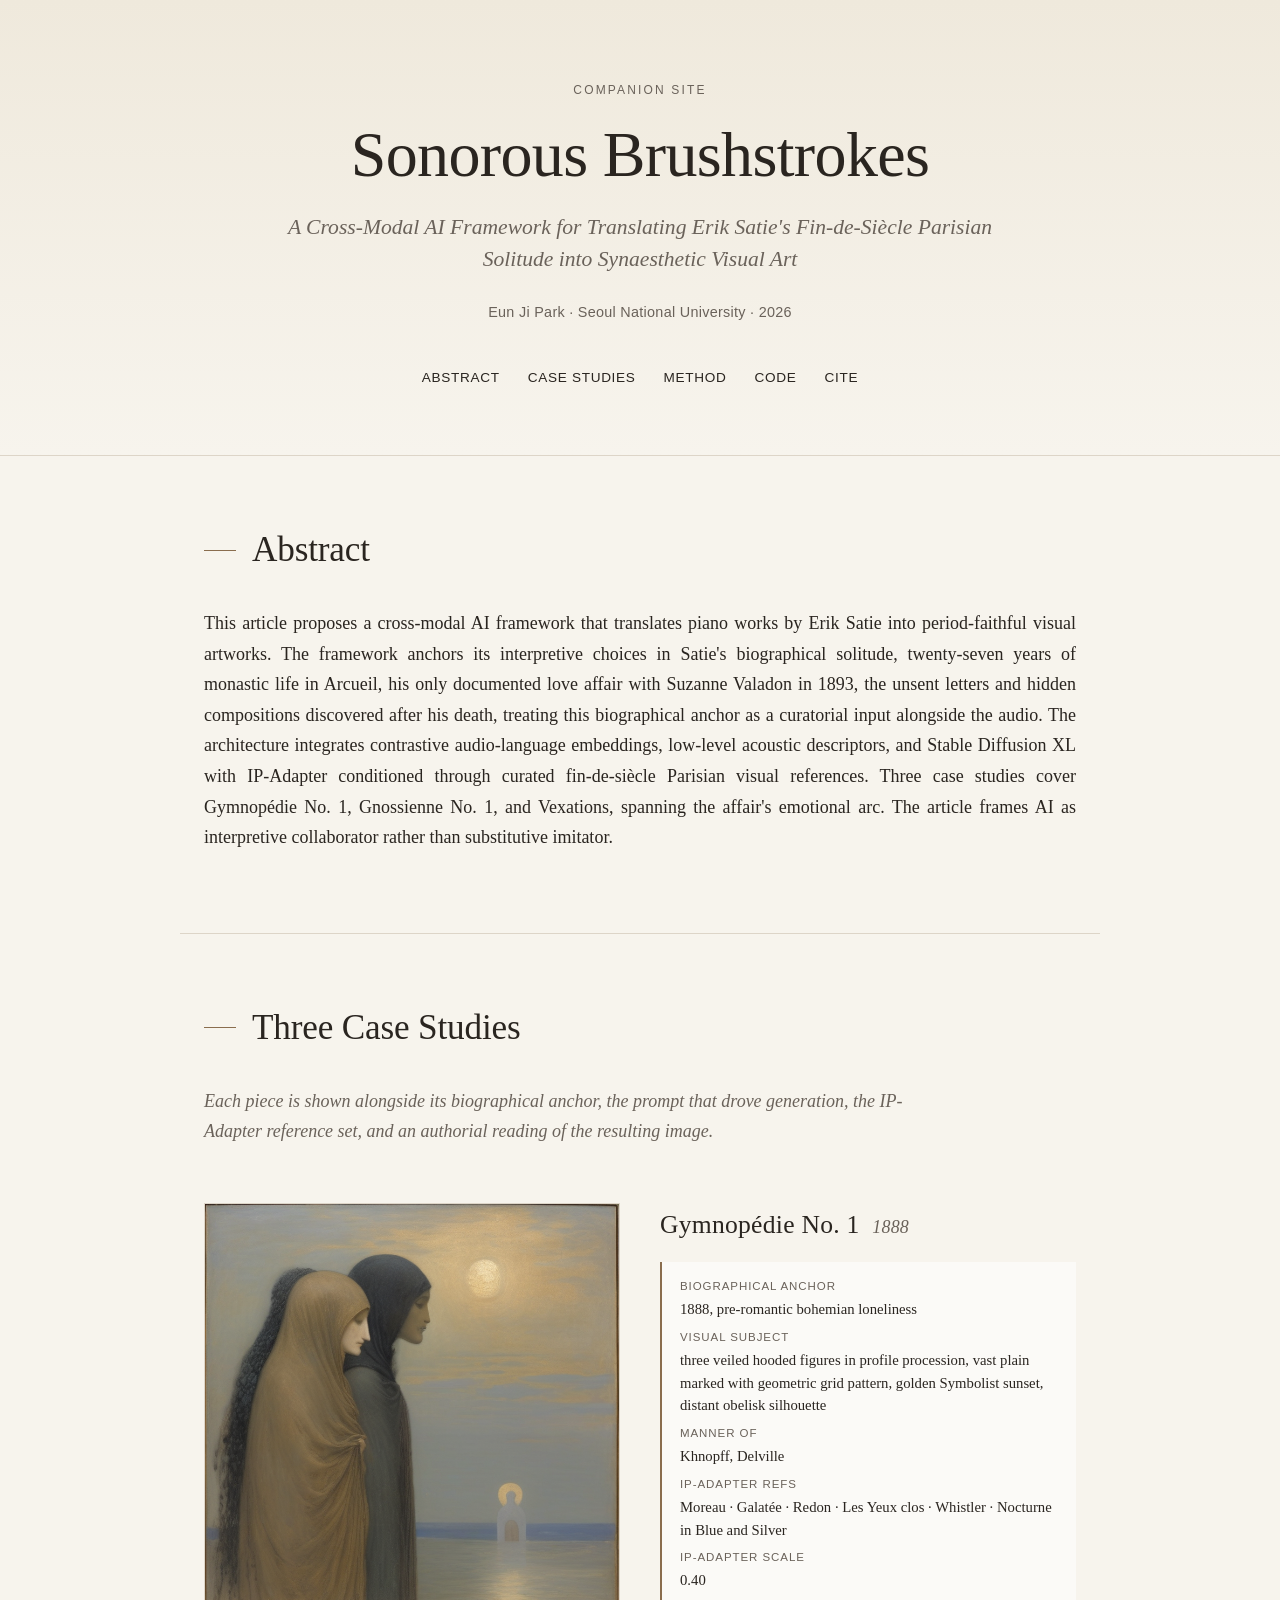
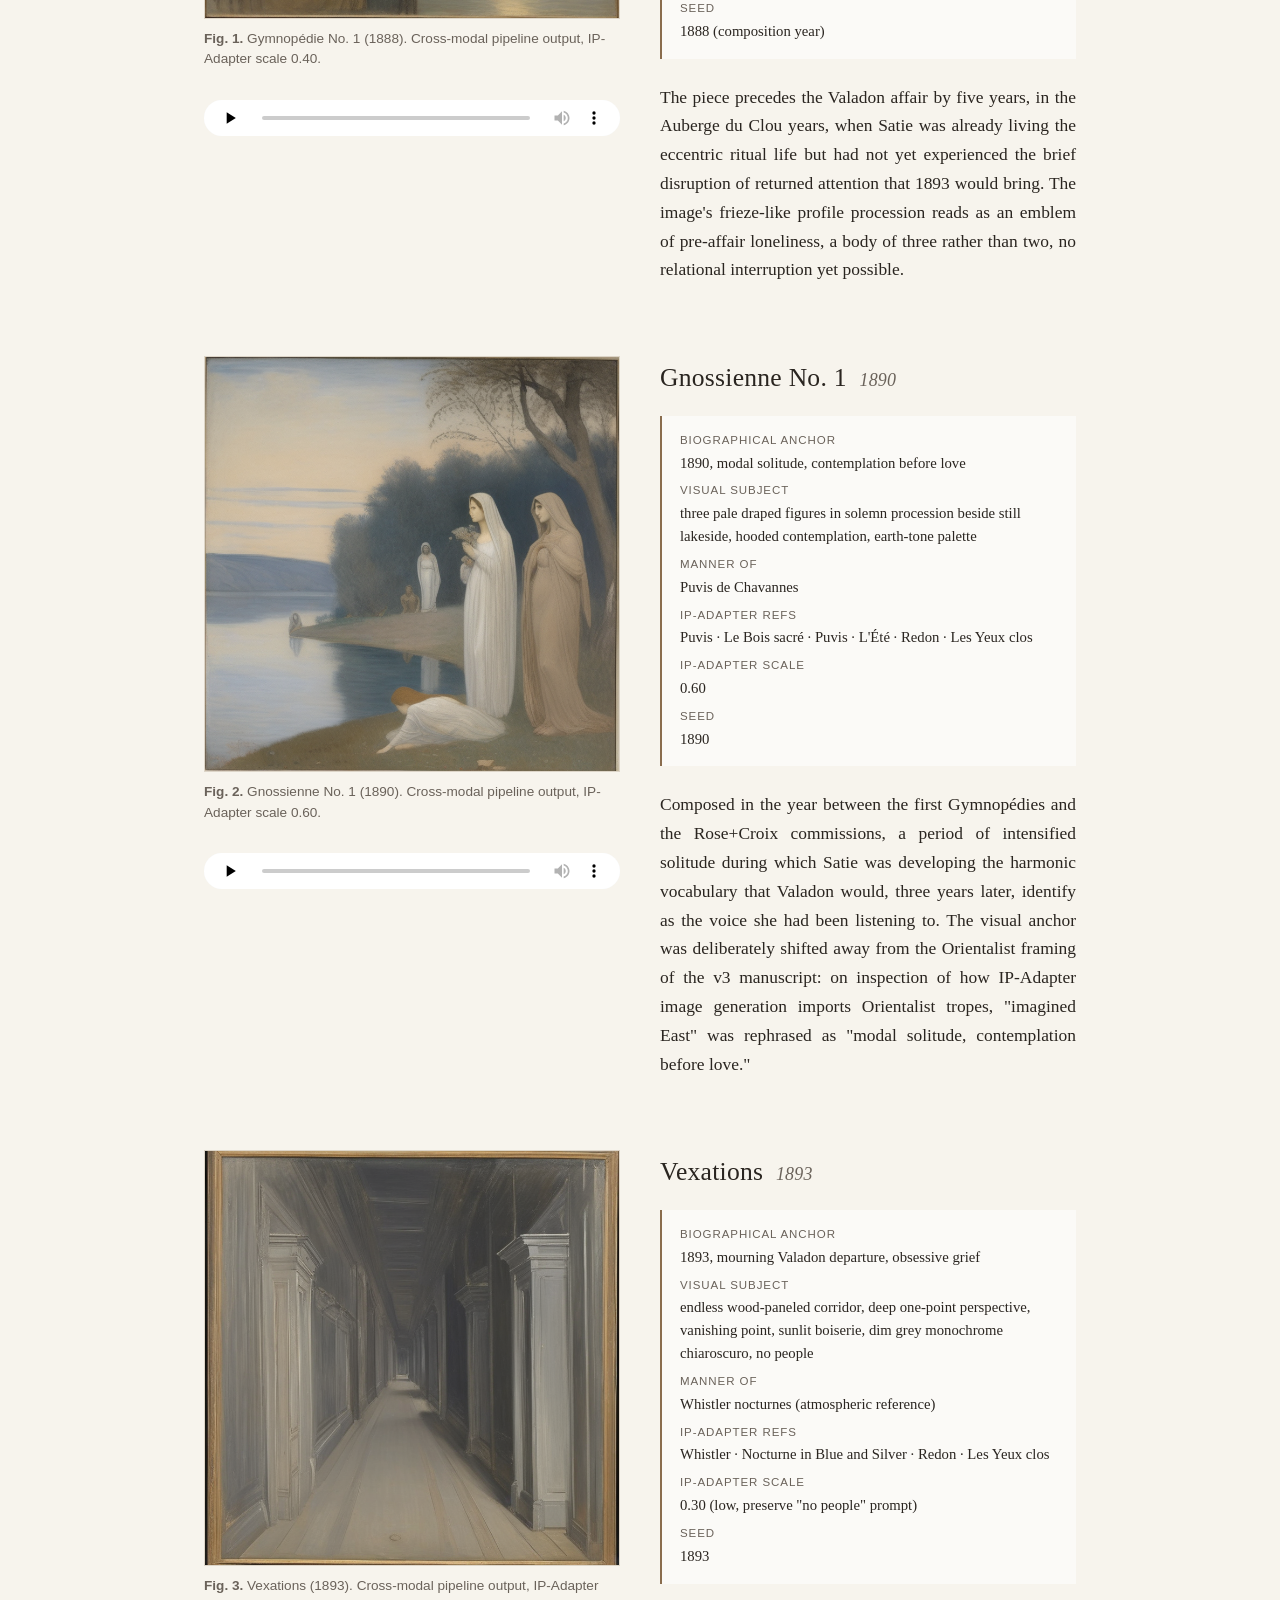
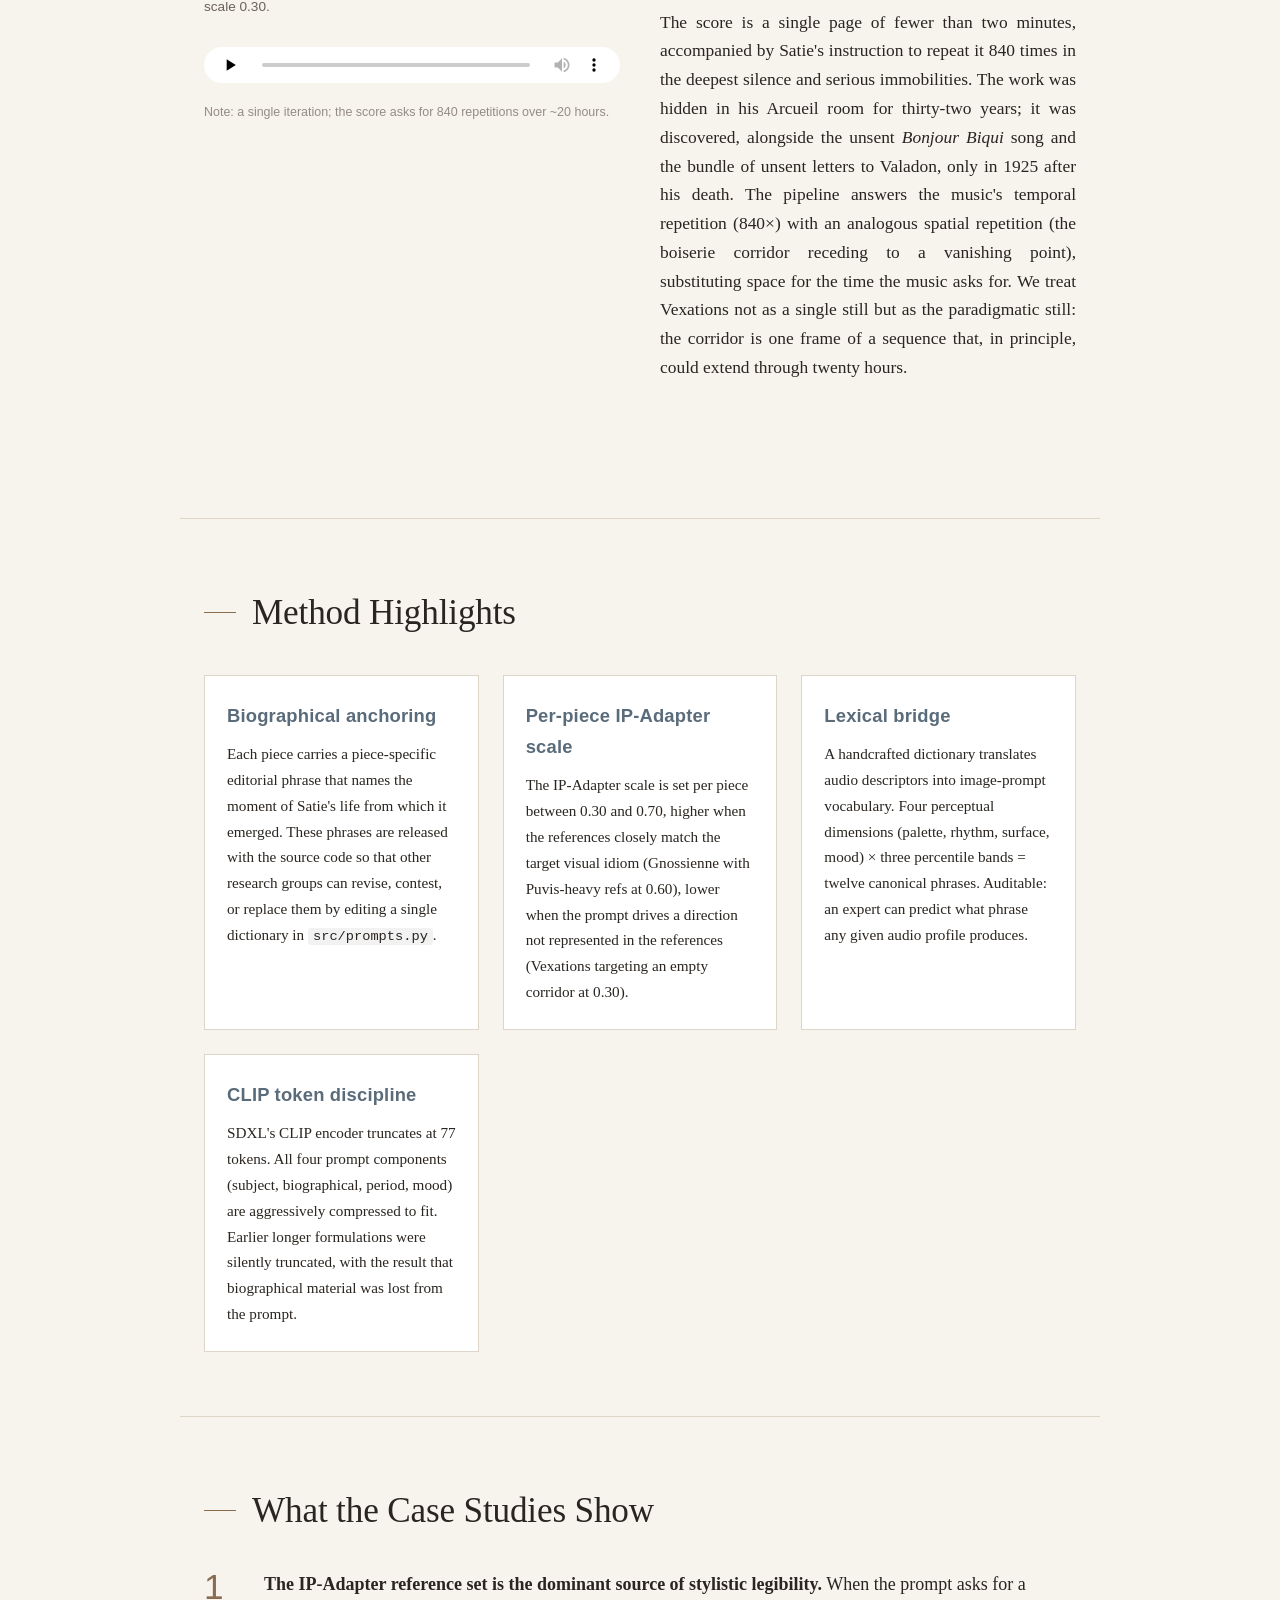
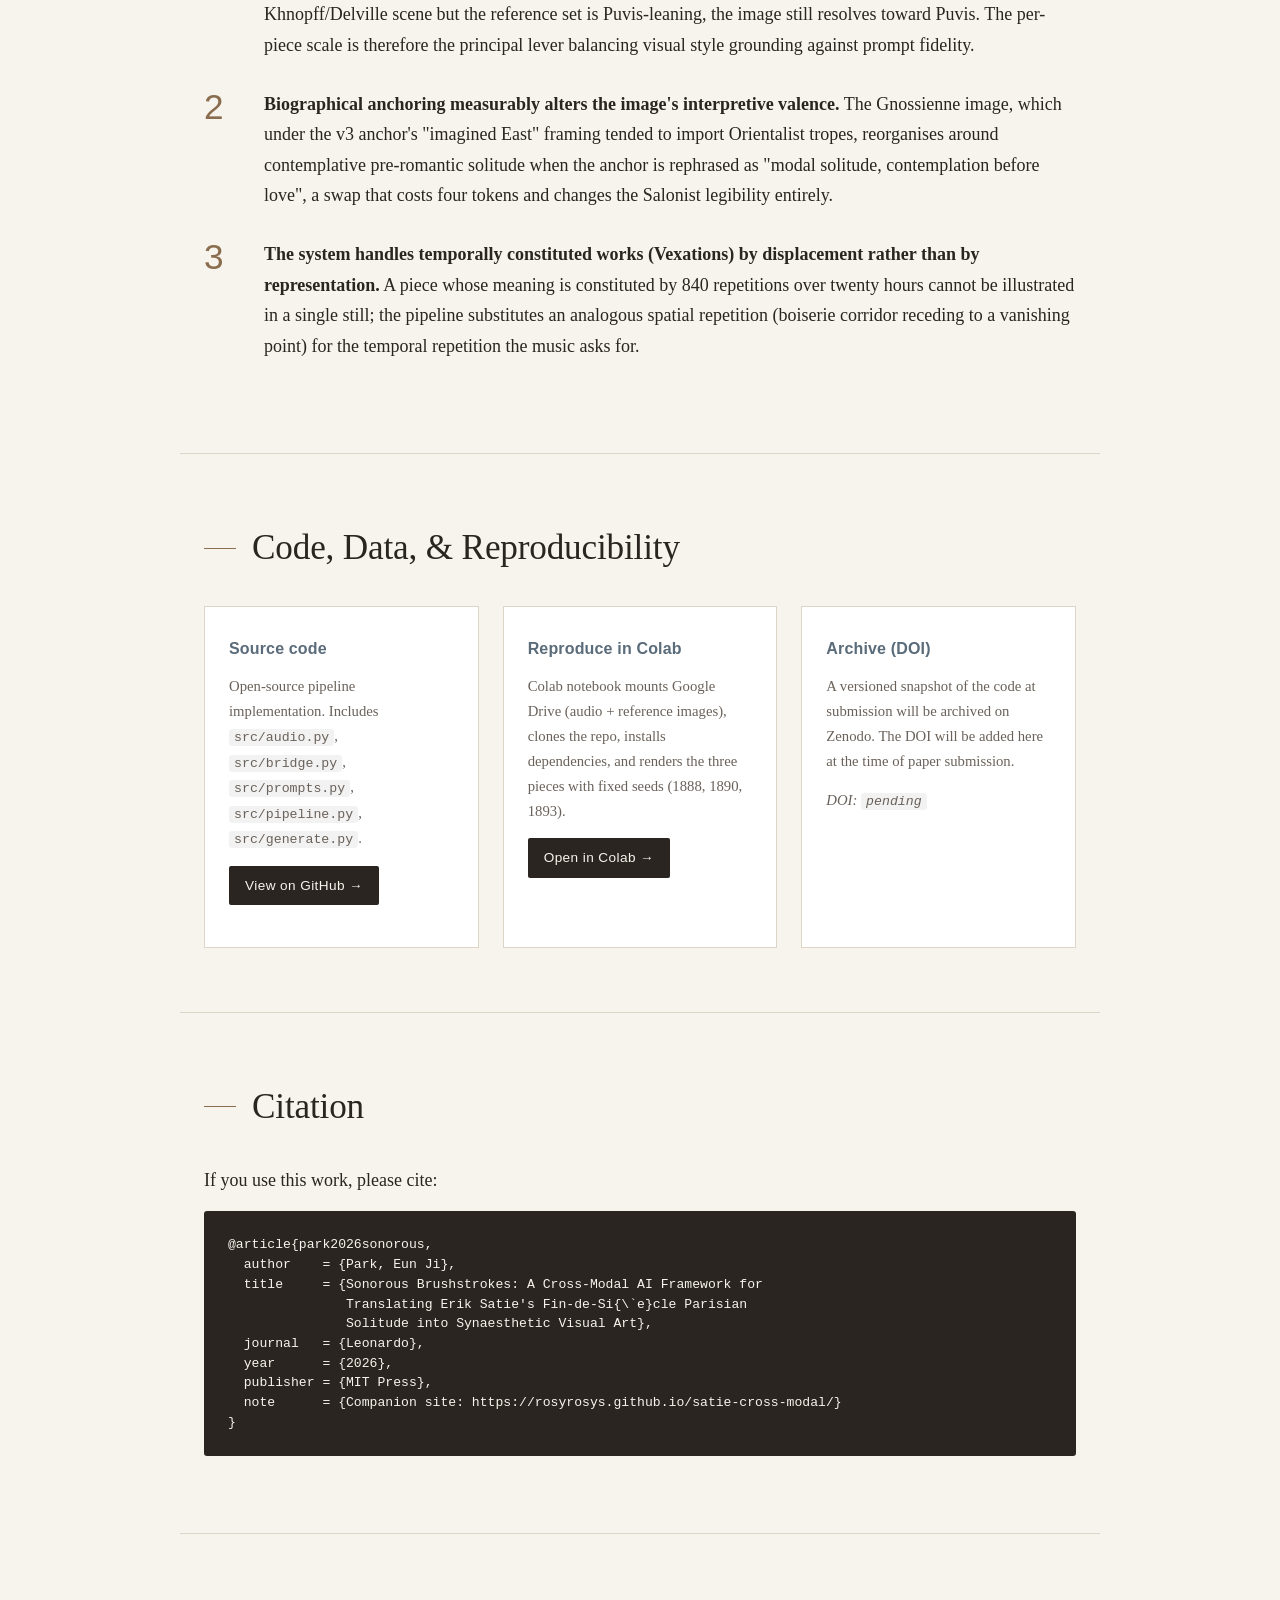
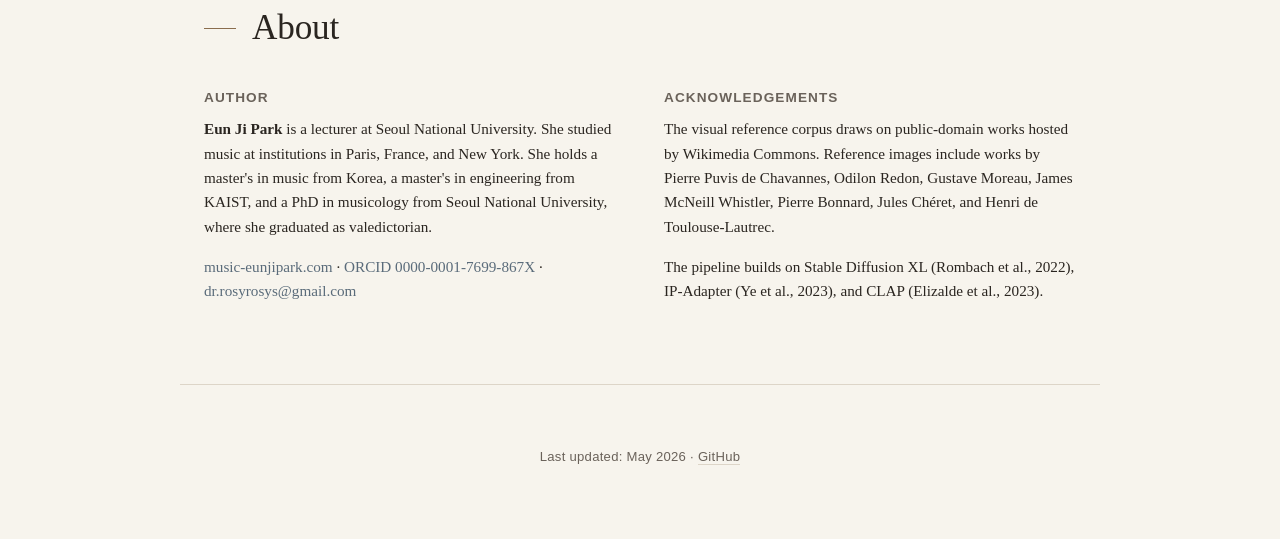
==== site/index.html @ 87d10080 "Add companion website (site/) for GitHub Pages - HTML/CSS for single-page companion site - 3 generat" ====
<!DOCTYPE html>
<html lang="en">
<head>
<meta charset="UTF-8">
<meta name="viewport" content="width=device-width, initial-scale=1.0">
<title>Sonorous Brushstrokes, Satie Cross-Modal AI</title>
<meta name="description" content="A cross-modal AI framework that translates Erik Satie's piano works into fin-de-siècle Parisian visual artworks, anchored in the composer's biographical solitude.">
<link rel="stylesheet" href="style.css">
</head>
<body>

<header class="hero">
  <div class="hero-inner">
    <p class="kicker">Companion site</p>
    <h1>Sonorous Brushstrokes</h1>
    <p class="subtitle">A Cross-Modal AI Framework for Translating Erik Satie's Fin-de-Siècle Parisian Solitude into Synaesthetic Visual Art</p>
    <p class="byline">Eun Ji Park · Seoul National University · 2026</p>
    <nav class="hero-nav">
      <a href="#abstract">Abstract</a>
      <a href="#pieces">Case Studies</a>
      <a href="#method">Method</a>
      <a href="#code">Code</a>
      <a href="#cite">Cite</a>
    </nav>
  </div>
</header>

<main>

<section id="abstract" class="section">
  <h2>Abstract</h2>
  <p>This article proposes a cross-modal AI framework that translates piano works by Erik Satie into period-faithful visual artworks. The framework anchors its interpretive choices in Satie's biographical solitude, twenty-seven years of monastic life in Arcueil, his only documented love affair with Suzanne Valadon in 1893, the unsent letters and hidden compositions discovered after his death, treating this biographical anchor as a curatorial input alongside the audio. The architecture integrates contrastive audio-language embeddings, low-level acoustic descriptors, and Stable Diffusion XL with IP-Adapter conditioned through curated fin-de-siècle Parisian visual references. Three case studies cover Gymnopédie No. 1, Gnossienne No. 1, and Vexations, spanning the affair's emotional arc. The article frames AI as interpretive collaborator rather than substitutive imitator.</p>
</section>

<section id="pieces" class="section section-pieces">
  <h2>Three Case Studies</h2>
  <p class="section-intro">Each piece is shown alongside its biographical anchor, the prompt that drove generation, the IP-Adapter reference set, and an authorial reading of the resulting image.</p>

  <article class="piece">
    <div class="piece-image">
      <img src="images/gymnopedie_1.png" alt="AI-generated visualisation of Gymnopédie No. 1: three veiled hooded figures in profile procession across a vast plain under a luminous Symbolist sunset, in the manner of Khnopff and Delville." loading="lazy">
      <p class="caption"><strong>Fig. 1.</strong> Gymnopédie No. 1 (1888). Cross-modal pipeline output, IP-Adapter scale 0.40.</p>
      <audio controls preload="none" class="piece-audio">
        <source src="audio/gymnopedie_1.mp3" type="audio/mpeg">
        Your browser does not support audio playback.
      </audio>
    </div>
    <div class="piece-text">
      <h3>Gymnopédie No. 1 <span class="year">1888</span></h3>
      <dl class="meta">
        <dt>Biographical anchor</dt><dd>1888, pre-romantic bohemian loneliness</dd>
        <dt>Visual subject</dt><dd>three veiled hooded figures in profile procession, vast plain marked with geometric grid pattern, golden Symbolist sunset, distant obelisk silhouette</dd>
        <dt>Manner of</dt><dd>Khnopff, Delville</dd>
        <dt>IP-Adapter refs</dt><dd>Moreau · Galatée · Redon · Les Yeux clos · Whistler · Nocturne in Blue and Silver</dd>
        <dt>IP-Adapter scale</dt><dd>0.40</dd>
        <dt>Seed</dt><dd>1888 (composition year)</dd>
      </dl>
      <p class="reading">The piece precedes the Valadon affair by five years, in the Auberge du Clou years, when Satie was already living the eccentric ritual life but had not yet experienced the brief disruption of returned attention that 1893 would bring. The image's frieze-like profile procession reads as an emblem of pre-affair loneliness, a body of three rather than two, no relational interruption yet possible.</p>
    </div>
  </article>

  <article class="piece">
    <div class="piece-image">
      <img src="images/gnossienne_1.png" alt="AI-generated visualisation of Gnossienne No. 1: three pale draped figures in solemn procession beside a still lake, in the manner of Puvis de Chavannes." loading="lazy">
      <p class="caption"><strong>Fig. 2.</strong> Gnossienne No. 1 (1890). Cross-modal pipeline output, IP-Adapter scale 0.60.</p>
      <audio controls preload="none" class="piece-audio">
        <source src="audio/gnossienne_1.mp3" type="audio/mpeg">
        Your browser does not support audio playback.
      </audio>
    </div>
    <div class="piece-text">
      <h3>Gnossienne No. 1 <span class="year">1890</span></h3>
      <dl class="meta">
        <dt>Biographical anchor</dt><dd>1890, modal solitude, contemplation before love</dd>
        <dt>Visual subject</dt><dd>three pale draped figures in solemn procession beside still lakeside, hooded contemplation, earth-tone palette</dd>
        <dt>Manner of</dt><dd>Puvis de Chavannes</dd>
        <dt>IP-Adapter refs</dt><dd>Puvis · Le Bois sacré · Puvis · L'Été · Redon · Les Yeux clos</dd>
        <dt>IP-Adapter scale</dt><dd>0.60</dd>
        <dt>Seed</dt><dd>1890</dd>
      </dl>
      <p class="reading">Composed in the year between the first Gymnopédies and the Rose+Croix commissions, a period of intensified solitude during which Satie was developing the harmonic vocabulary that Valadon would, three years later, identify as the voice she had been listening to. The visual anchor was deliberately shifted away from the Orientalist framing of the v3 manuscript: on inspection of how IP-Adapter image generation imports Orientalist tropes, "imagined East" was rephrased as "modal solitude, contemplation before love."</p>
    </div>
  </article>

  <article class="piece">
    <div class="piece-image">
      <img src="images/vexations.png" alt="AI-generated visualisation of Vexations: an empty wood-paneled corridor in a fin-de-siècle Parisian interior, deep one-point perspective with sunlit boiserie, no people." loading="lazy">
      <p class="caption"><strong>Fig. 3.</strong> Vexations (1893). Cross-modal pipeline output, IP-Adapter scale 0.30.</p>
      <audio controls preload="none" class="piece-audio">
        <source src="audio/vexations.mp3" type="audio/mpeg">
        Your browser does not support audio playback.
      </audio>
      <p class="caption" style="font-size:0.78rem; opacity:0.7;">Note: a single iteration; the score asks for 840 repetitions over ~20 hours.</p>
    </div>
    <div class="piece-text">
      <h3>Vexations <span class="year">1893</span></h3>
      <dl class="meta">
        <dt>Biographical anchor</dt><dd>1893, mourning Valadon departure, obsessive grief</dd>
        <dt>Visual subject</dt><dd>endless wood-paneled corridor, deep one-point perspective, vanishing point, sunlit boiserie, dim grey monochrome chiaroscuro, no people</dd>
        <dt>Manner of</dt><dd>Whistler nocturnes (atmospheric reference)</dd>
        <dt>IP-Adapter refs</dt><dd>Whistler · Nocturne in Blue and Silver · Redon · Les Yeux clos</dd>
        <dt>IP-Adapter scale</dt><dd>0.30 (low, preserve "no people" prompt)</dd>
        <dt>Seed</dt><dd>1893</dd>
      </dl>
      <p class="reading">The score is a single page of fewer than two minutes, accompanied by Satie's instruction to repeat it 840 times in the deepest silence and serious immobilities. The work was hidden in his Arcueil room for thirty-two years; it was discovered, alongside the unsent <em>Bonjour Biqui</em> song and the bundle of unsent letters to Valadon, only in 1925 after his death. The pipeline answers the music's temporal repetition (840×) with an analogous spatial repetition (the boiserie corridor receding to a vanishing point), substituting space for the time the music asks for. We treat Vexations not as a single still but as the paradigmatic still: the corridor is one frame of a sequence that, in principle, could extend through twenty hours.</p>
    </div>
  </article>
</section>

<section id="method" class="section">
  <h2>Method Highlights</h2>

  <div class="method-grid">
    <div class="method-card">
      <h3>Biographical anchoring</h3>
      <p>Each piece carries a piece-specific editorial phrase that names the moment of Satie's life from which it emerged. These phrases are released with the source code so that other research groups can revise, contest, or replace them by editing a single dictionary in <code>src/prompts.py</code>.</p>
    </div>

    <div class="method-card">
      <h3>Per-piece IP-Adapter scale</h3>
      <p>The IP-Adapter scale is set per piece between 0.30 and 0.70, higher when the references closely match the target visual idiom (Gnossienne with Puvis-heavy refs at 0.60), lower when the prompt drives a direction not represented in the references (Vexations targeting an empty corridor at 0.30).</p>
    </div>

    <div class="method-card">
      <h3>Lexical bridge</h3>
      <p>A handcrafted dictionary translates audio descriptors into image-prompt vocabulary. Four perceptual dimensions (palette, rhythm, surface, mood) × three percentile bands = twelve canonical phrases. Auditable: an expert can predict what phrase any given audio profile produces.</p>
    </div>

    <div class="method-card">
      <h3>CLIP token discipline</h3>
      <p>SDXL's CLIP encoder truncates at 77 tokens. All four prompt components (subject, biographical, period, mood) are aggressively compressed to fit. Earlier longer formulations were silently truncated, with the result that biographical material was lost from the prompt.</p>
    </div>
  </div>
</section>

<section id="findings" class="section">
  <h2>What the Case Studies Show</h2>
  <ol class="findings">
    <li><strong>The IP-Adapter reference set is the dominant source of stylistic legibility.</strong> When the prompt asks for a Khnopff/Delville scene but the reference set is Puvis-leaning, the image still resolves toward Puvis. The per-piece scale is therefore the principal lever balancing visual style grounding against prompt fidelity.</li>
    <li><strong>Biographical anchoring measurably alters the image's interpretive valence.</strong> The Gnossienne image, which under the v3 anchor's "imagined East" framing tended to import Orientalist tropes, reorganises around contemplative pre-romantic solitude when the anchor is rephrased as "modal solitude, contemplation before love", a swap that costs four tokens and changes the Salonist legibility entirely.</li>
    <li><strong>The system handles temporally constituted works (Vexations) by displacement rather than by representation.</strong> A piece whose meaning is constituted by 840 repetitions over twenty hours cannot be illustrated in a single still; the pipeline substitutes an analogous spatial repetition (boiserie corridor receding to a vanishing point) for the temporal repetition the music asks for.</li>
  </ol>
</section>

<section id="code" class="section">
  <h2>Code, Data, &amp; Reproducibility</h2>
  <div class="code-grid">
    <div class="code-card">
      <h3>Source code</h3>
      <p>Open-source pipeline implementation. Includes <code>src/audio.py</code>, <code>src/bridge.py</code>, <code>src/prompts.py</code>, <code>src/pipeline.py</code>, <code>src/generate.py</code>.</p>
      <p><a class="btn" href="https://github.com/rosyrosys/satie-cross-modal" target="_blank" rel="noopener">View on GitHub →</a></p>
    </div>
    <div class="code-card">
      <h3>Reproduce in Colab</h3>
      <p>Colab notebook mounts Google Drive (audio + reference images), clones the repo, installs dependencies, and renders the three pieces with fixed seeds (1888, 1890, 1893).</p>
      <p><a class="btn" href="https://colab.research.google.com/github/rosyrosys/satie-cross-modal/blob/main/notebooks/colab_run.ipynb" target="_blank" rel="noopener">Open in Colab →</a></p>
    </div>
    <div class="code-card">
      <h3>Archive (DOI)</h3>
      <p>A versioned snapshot of the code at submission will be archived on Zenodo. The DOI will be added here at the time of paper submission.</p>
      <p class="placeholder"><em>DOI: <code>pending</code></em></p>
    </div>
  </div>
</section>

<section id="cite" class="section">
  <h2>Citation</h2>
  <p>If you use this work, please cite:</p>
  <pre class="bibtex">@article{park2026sonorous,
  author    = {Park, Eun Ji},
  title     = {Sonorous Brushstrokes: A Cross-Modal AI Framework for
               Translating Erik Satie's Fin-de-Si{\`e}cle Parisian
               Solitude into Synaesthetic Visual Art},
  journal   = {Leonardo},
  year      = {2026},
  publisher = {MIT Press},
  note      = {Companion site: https://rosyrosys.github.io/satie-cross-modal/}
}</pre>
</section>

<section id="about" class="section">
  <h2>About</h2>
  <div class="about-grid">
    <div>
      <h3>Author</h3>
      <p><strong>Eun Ji Park</strong> is a lecturer at Seoul National University. She studied music at institutions in Paris, France, and New York. She holds a master's in music from Korea, a master's in engineering from KAIST, and a PhD in musicology from Seoul National University, where she graduated as valedictorian.</p>
      <p><a href="https://music-eunjipark.com/" target="_blank" rel="noopener">music-eunjipark.com</a> · <a href="https://orcid.org/0000-0001-7699-867X" target="_blank" rel="noopener">ORCID 0000-0001-7699-867X</a> · <a href="mailto:dr.rosyrosys@gmail.com">dr.rosyrosys@gmail.com</a></p>
    </div>
    <div>
      <h3>Acknowledgements</h3>
      <p>The visual reference corpus draws on public-domain works hosted by Wikimedia Commons. Reference images include works by Pierre Puvis de Chavannes, Odilon Redon, Gustave Moreau, James McNeill Whistler, Pierre Bonnard, Jules Chéret, and Henri de Toulouse-Lautrec.</p>
      <p>The pipeline builds on Stable Diffusion XL (Rombach et al., 2022), IP-Adapter (Ye et al., 2023), and CLAP (Elizalde et al., 2023).</p>
    </div>
  </div>
</section>

</main>

<footer>
  <p>Last updated: May 2026 · <a href="https://github.com/rosyrosys/satie-cross-modal">GitHub</a></p>
</footer>

</body>
</html>
---- site/style.css ----
/* Sonorous Brushstrokes — companion site */
/* Restrained typography, fin-de-siecle muted palette */

:root {
  --bg: #f7f4ed;          /* warm off-white, like aged paper */
  --bg-card: #ffffff;
  --text: #2a2520;        /* deep brown-black, not pure black */
  --text-soft: #6a625a;
  --accent: #5a6b7a;      /* muted symbolist blue-grey */
  --accent-warm: #8a6d4e; /* dusty ochre */
  --rule: #ddd5c8;
  --serif: 'EB Garamond', 'Garamond', 'Georgia', serif;
  --sans:  -apple-system, BlinkMacSystemFont, 'Segoe UI', 'Helvetica Neue', sans-serif;
  --max: 920px;
}

* { box-sizing: border-box; }
html { scroll-behavior: smooth; }
body {
  margin: 0;
  font-family: var(--serif);
  font-size: 18px;
  line-height: 1.7;
  color: var(--text);
  background: var(--bg);
  -webkit-font-smoothing: antialiased;
}

a { color: var(--accent); text-decoration: none; border-bottom: 1px solid transparent; transition: border-color .15s; }
a:hover { border-bottom-color: var(--accent); }

img { max-width: 100%; height: auto; display: block; }
code { font-family: 'SF Mono', 'Consolas', monospace; font-size: 0.9em; background: rgba(0,0,0,0.05); padding: 1px 5px; border-radius: 3px; }

/* ---------- Hero ---------- */
.hero {
  background: linear-gradient(180deg, #efe9dc 0%, var(--bg) 100%);
  padding: 80px 24px 60px;
  text-align: center;
  border-bottom: 1px solid var(--rule);
}
.hero-inner { max-width: var(--max); margin: 0 auto; }
.kicker {
  font-family: var(--sans);
  font-size: 0.75rem;
  letter-spacing: 0.18em;
  text-transform: uppercase;
  color: var(--text-soft);
  margin: 0 0 20px;
}
.hero h1 {
  font-size: clamp(2.4rem, 6vw, 4rem);
  font-weight: 500;
  margin: 0 0 20px;
  letter-spacing: -0.01em;
  line-height: 1.1;
}
.hero .subtitle {
  font-size: clamp(1.1rem, 2vw, 1.35rem);
  color: var(--text-soft);
  font-style: italic;
  max-width: 760px;
  margin: 0 auto 24px;
  line-height: 1.5;
}
.byline {
  font-family: var(--sans);
  font-size: 0.9rem;
  color: var(--text-soft);
  margin: 0 0 36px;
  letter-spacing: 0.02em;
}
.hero-nav {
  display: flex;
  flex-wrap: wrap;
  gap: 4px 28px;
  justify-content: center;
  font-family: var(--sans);
  font-size: 0.85rem;
  letter-spacing: 0.05em;
  text-transform: uppercase;
}
.hero-nav a {
  color: var(--text);
  border: none;
  padding: 6px 0;
  position: relative;
}
.hero-nav a::after {
  content: '';
  position: absolute;
  left: 0; right: 0; bottom: 0;
  height: 1px;
  background: var(--accent-warm);
  transform: scaleX(0);
  transform-origin: left;
  transition: transform .2s;
}
.hero-nav a:hover::after { transform: scaleX(1); }

/* ---------- Sections ---------- */
.section {
  max-width: var(--max);
  margin: 0 auto;
  padding: 64px 24px;
  border-bottom: 1px solid var(--rule);
}
.section h2 {
  font-size: clamp(1.6rem, 3vw, 2.2rem);
  font-weight: 500;
  margin: 0 0 28px;
  letter-spacing: -0.005em;
}
.section h2::before {
  content: '';
  display: inline-block;
  width: 32px;
  height: 1px;
  background: var(--accent-warm);
  vertical-align: middle;
  margin-right: 16px;
  margin-bottom: 6px;
}
.section h3 {
  font-size: 1.15rem;
  font-weight: 600;
  font-family: var(--sans);
  margin: 0 0 12px;
  letter-spacing: 0.01em;
}
.section p { margin: 0 0 16px; }
.section-intro {
  color: var(--text-soft);
  font-style: italic;
  margin-bottom: 40px !important;
  max-width: 700px;
}

/* Abstract justified, indented first line */
#abstract p {
  text-align: justify;
  hyphens: auto;
}

/* ---------- Pieces (case studies) ---------- */
.piece {
  display: grid;
  grid-template-columns: minmax(0, 1fr) minmax(0, 1fr);
  gap: 40px;
  margin: 56px 0;
  align-items: start;
}
@media (max-width: 760px) {
  .piece { grid-template-columns: 1fr; gap: 24px; }
}
.piece-image {
  position: relative;
}
.piece-image img {
  border: 1px solid var(--rule);
  background: #ece6d9;
  aspect-ratio: 1 / 1;
  object-fit: cover;
}
.piece-image .caption {
  font-family: var(--sans);
  font-size: 0.85rem;
  color: var(--text-soft);
  margin-top: 10px;
  line-height: 1.5;
}
.piece-audio {
  width: 100%;
  margin-top: 14px;
  height: 36px;
}
.piece-audio::-webkit-media-controls-panel {
  background-color: var(--bg-card);
}
.piece-text h3 {
  font-family: var(--serif);
  font-size: 1.6rem;
  font-weight: 500;
  margin: 0 0 10px;
}
.piece-text h3 .year {
  color: var(--text-soft);
  font-size: 0.7em;
  font-style: italic;
  margin-left: 6px;
}
dl.meta {
  margin: 16px 0 24px;
  padding: 16px 18px;
  background: rgba(255,255,255,0.6);
  border-left: 2px solid var(--accent-warm);
  font-size: 0.92rem;
  line-height: 1.55;
}
dl.meta dt {
  font-family: var(--sans);
  font-size: 0.72rem;
  letter-spacing: 0.08em;
  text-transform: uppercase;
  color: var(--text-soft);
  margin-top: 8px;
}
dl.meta dt:first-child { margin-top: 0; }
dl.meta dd {
  margin: 2px 0 0;
  color: var(--text);
}
.reading {
  font-size: 0.97em;
  line-height: 1.65;
  text-align: justify;
}

/* ---------- Method grid ---------- */
.method-grid {
  display: grid;
  grid-template-columns: repeat(auto-fit, minmax(260px, 1fr));
  gap: 24px;
  margin-top: 32px;
}
.method-card {
  background: var(--bg-card);
  border: 1px solid var(--rule);
  padding: 24px 22px;
}
.method-card h3 {
  margin: 0 0 10px;
  color: var(--accent);
}
.method-card p {
  font-size: 0.95rem;
  margin: 0;
}

/* ---------- Findings list ---------- */
.findings {
  counter-reset: finding;
  list-style: none;
  padding: 0;
  margin: 0;
}
.findings li {
  counter-increment: finding;
  margin: 0 0 28px;
  padding-left: 60px;
  position: relative;
}
.findings li::before {
  content: counter(finding);
  position: absolute;
  left: 0;
  top: 0;
  font-family: var(--sans);
  font-size: 2.2rem;
  font-weight: 200;
  color: var(--accent-warm);
  line-height: 1;
}

/* ---------- Code grid ---------- */
.code-grid {
  display: grid;
  grid-template-columns: repeat(auto-fit, minmax(240px, 1fr));
  gap: 24px;
  margin-top: 24px;
}
.code-card {
  background: var(--bg-card);
  border: 1px solid var(--rule);
  padding: 28px 24px;
}
.code-card h3 {
  margin: 0 0 12px;
  color: var(--accent);
  font-size: 1rem;
}
.code-card p {
  font-size: 0.92rem;
  margin: 0 0 14px;
  color: var(--text-soft);
}
.btn {
  display: inline-block;
  padding: 8px 16px;
  background: var(--text);
  color: var(--bg);
  font-family: var(--sans);
  font-size: 0.85rem;
  letter-spacing: 0.03em;
  border: none;
  border-radius: 2px;
  transition: background .15s;
}
.btn:hover {
  background: var(--accent);
  border: none;
}
.placeholder { font-size: 0.85rem; color: var(--text-soft); }

/* ---------- Citation ---------- */
.bibtex {
  background: var(--text);
  color: var(--bg);
  padding: 24px;
  font-family: 'SF Mono', 'Consolas', monospace;
  font-size: 0.82rem;
  line-height: 1.5;
  overflow-x: auto;
  border-radius: 3px;
}

/* ---------- About ---------- */
.about-grid {
  display: grid;
  grid-template-columns: 1fr 1fr;
  gap: 48px;
  margin-top: 16px;
}
@media (max-width: 720px) {
  .about-grid { grid-template-columns: 1fr; gap: 32px; }
}
.about-grid h3 {
  margin-bottom: 8px;
  font-size: 0.85rem;
  letter-spacing: 0.08em;
  text-transform: uppercase;
  color: var(--text-soft);
}
.about-grid p {
  font-size: 0.95rem;
  line-height: 1.6;
}

/* ---------- Footer ---------- */
footer {
  text-align: center;
  padding: 48px 24px 60px;
  font-family: var(--sans);
  font-size: 0.82rem;
  color: var(--text-soft);
  letter-spacing: 0.02em;
}
footer a { color: var(--text-soft); border-bottom: 1px solid var(--rule); }
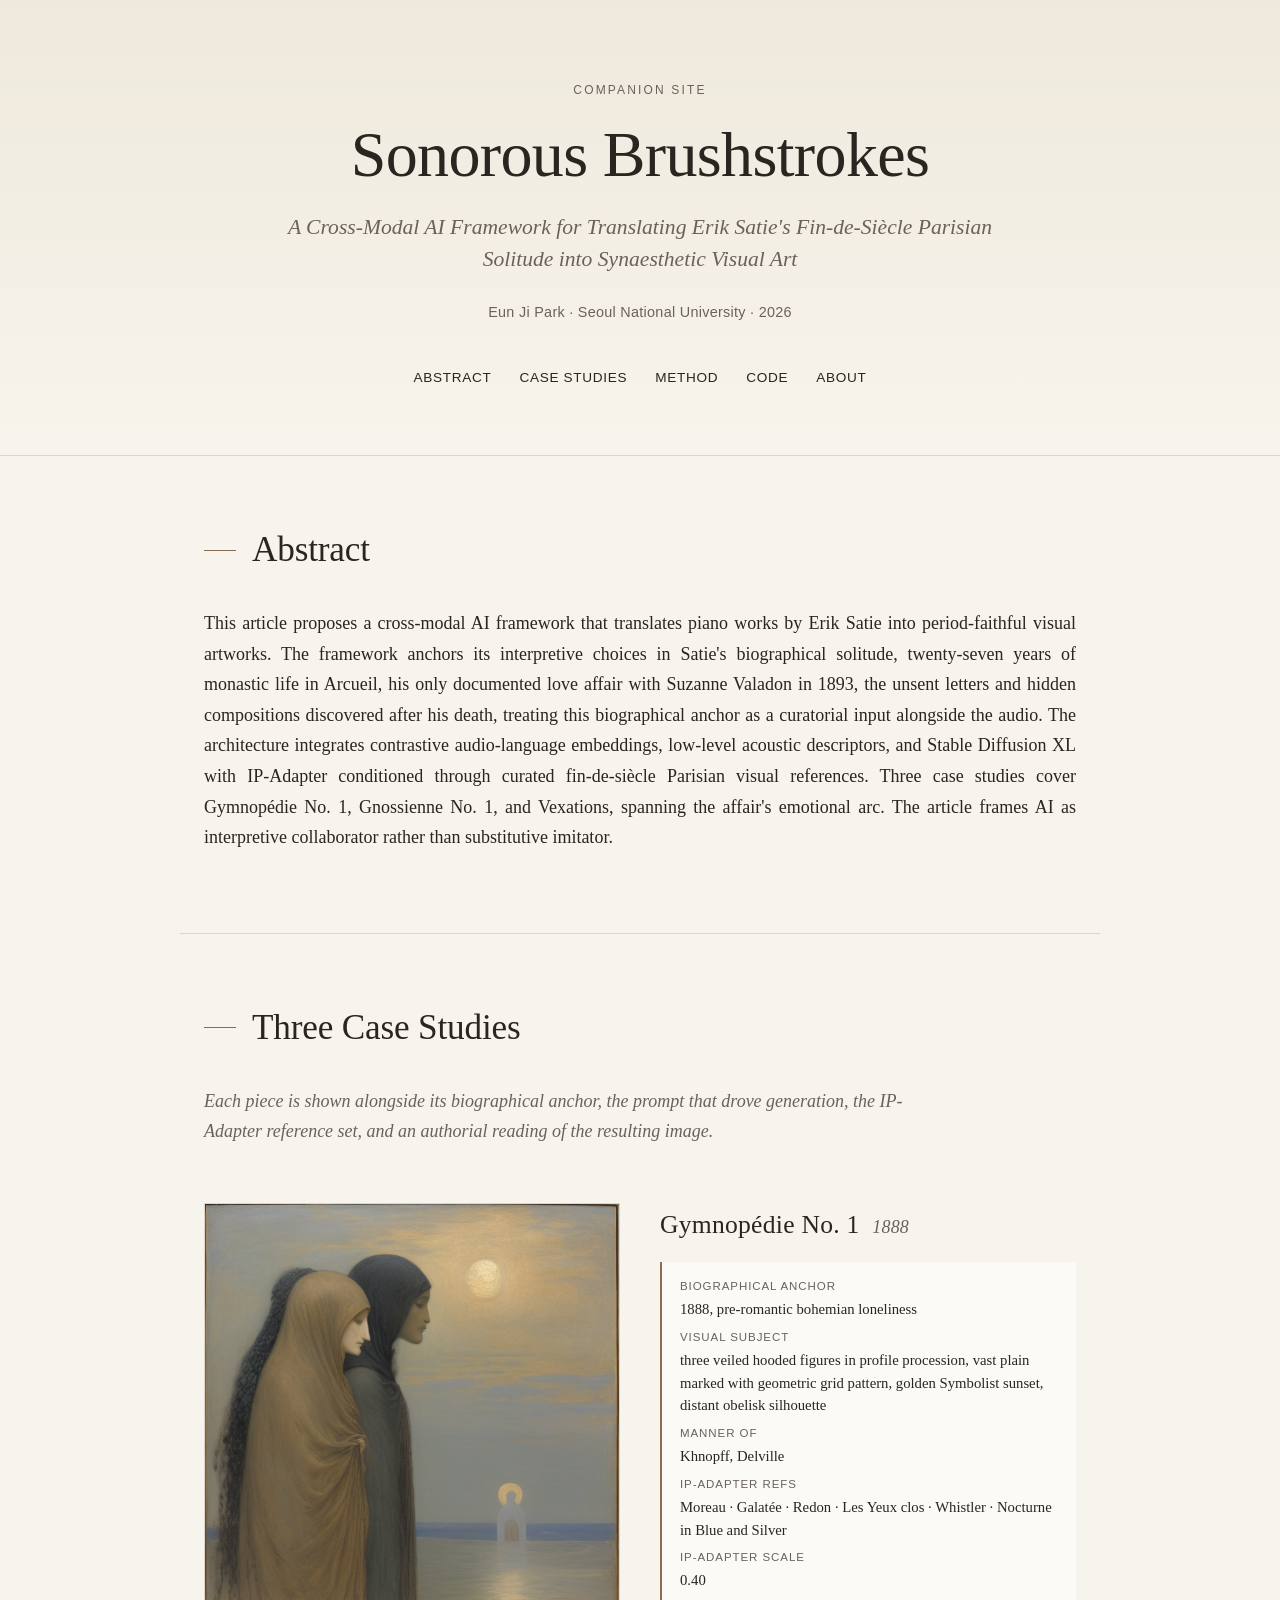
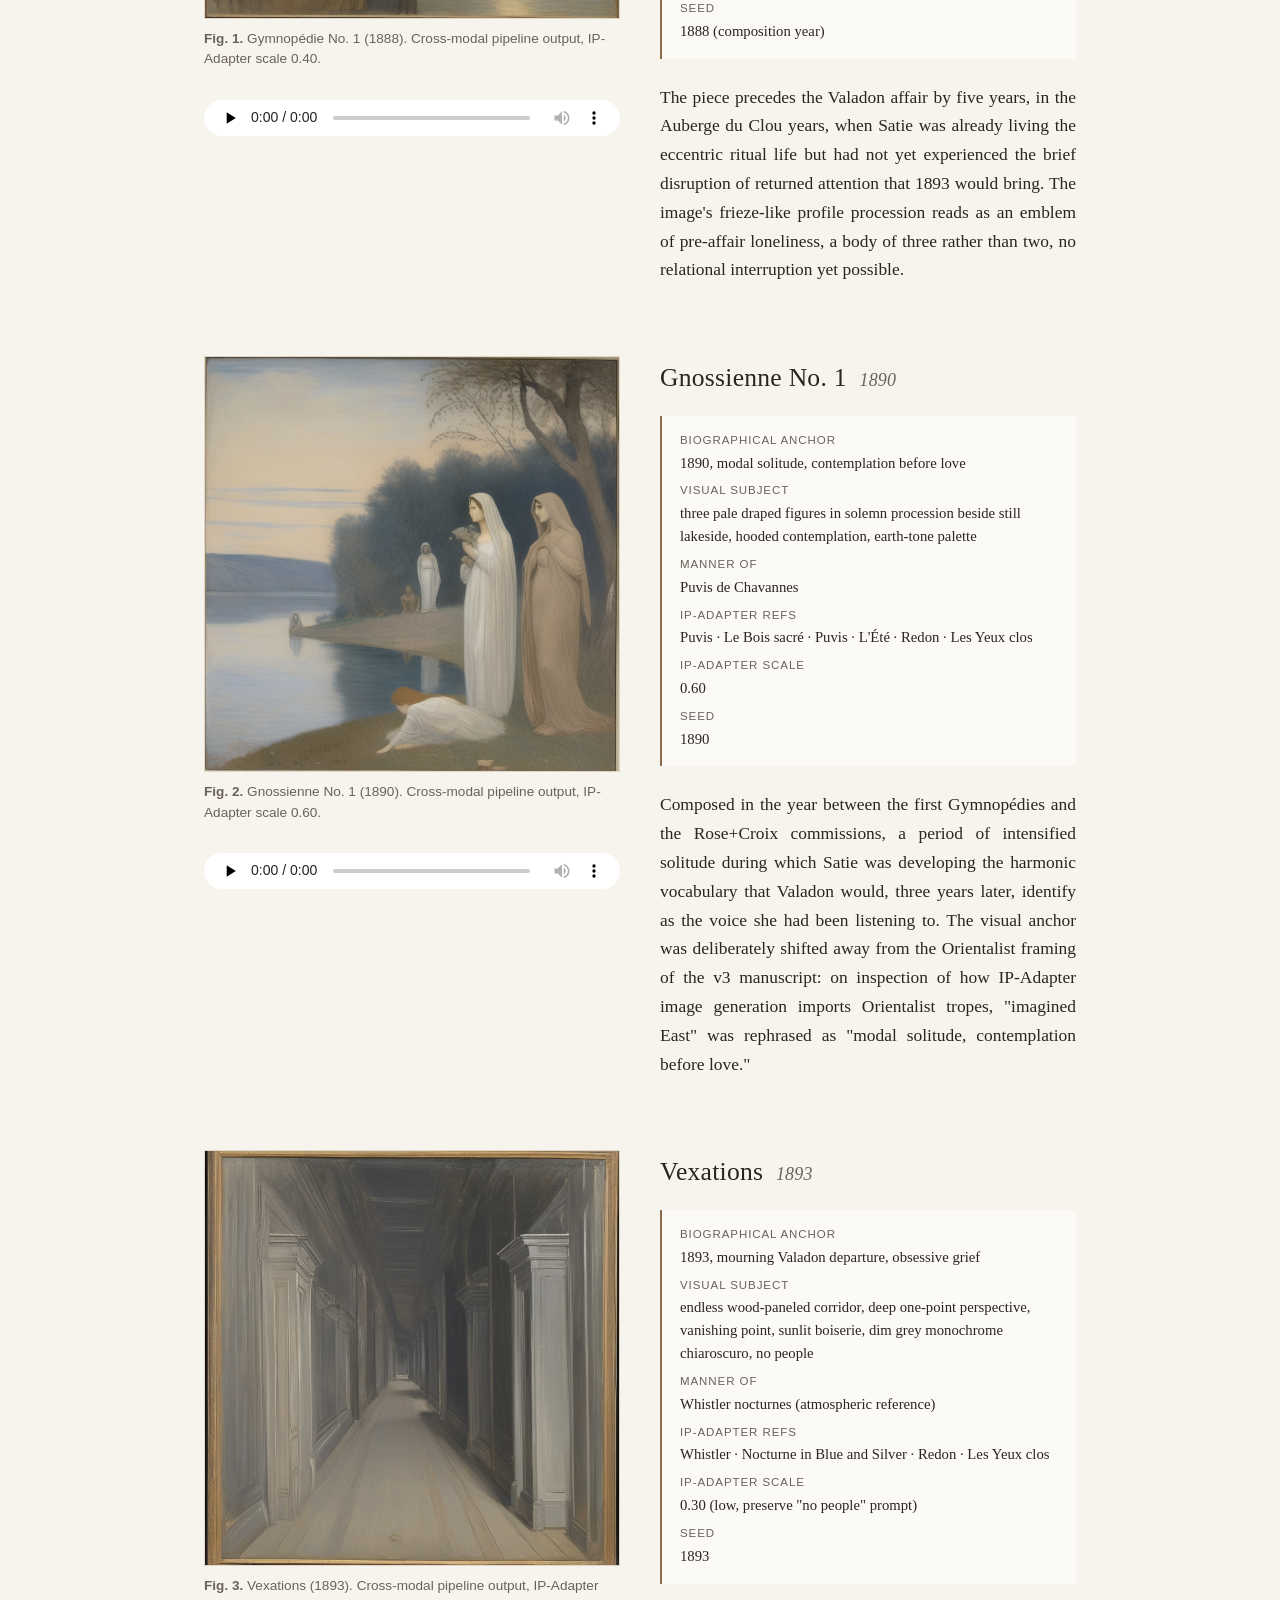
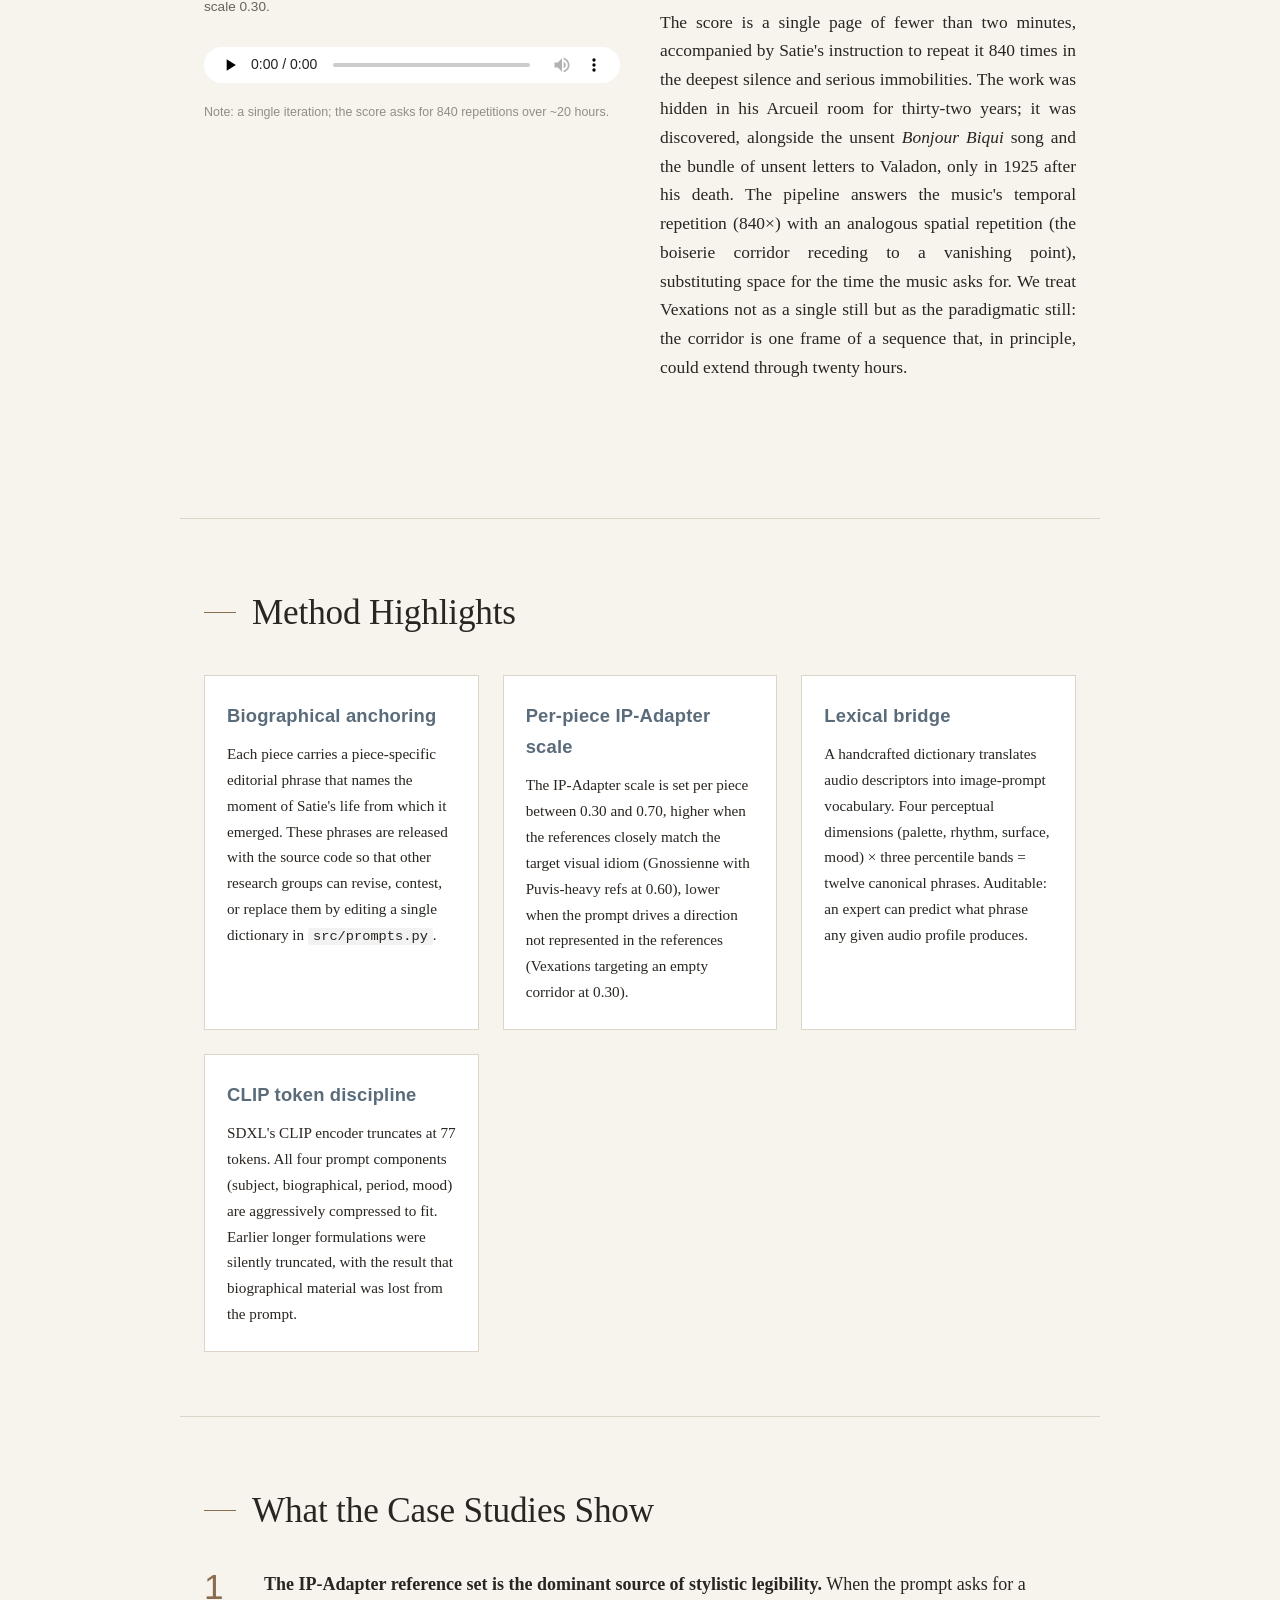
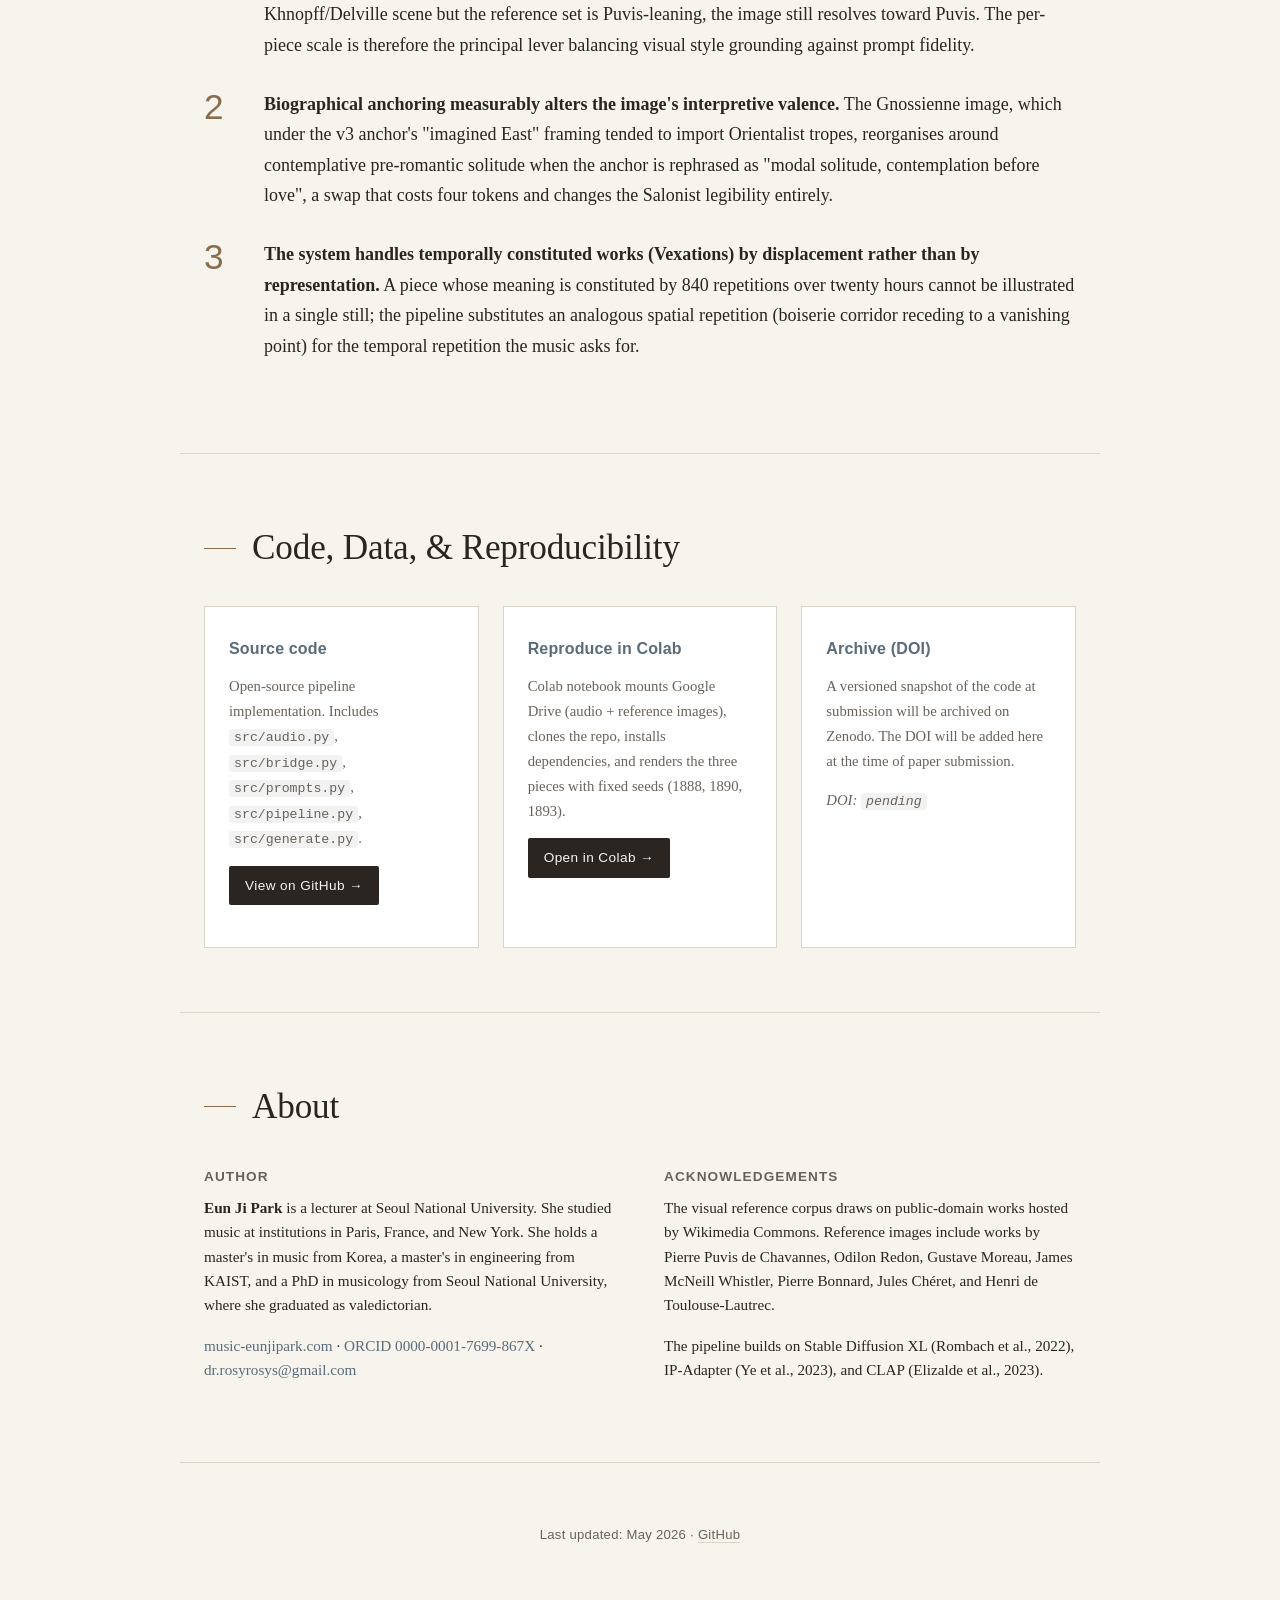
==== commit 48780ef1: "Remove pre-publication citation from companion site" ====
--- a/site/index.html
+++ b/site/index.html
@@ -20,7 +20,7 @@
       <a href="#pieces">Case Studies</a>
       <a href="#method">Method</a>
       <a href="#code">Code</a>
-      <a href="#cite">Cite</a>
+      <a href="#about">About</a>
     </nav>
   </div>
 </header>
@@ -163,21 +163,6 @@
   </div>
 </section>
 
-<section id="cite" class="section">
-  <h2>Citation</h2>
-  <p>If you use this work, please cite:</p>
-  <pre class="bibtex">@article{park2026sonorous,
-  author    = {Park, Eun Ji},
-  title     = {Sonorous Brushstrokes: A Cross-Modal AI Framework for
-               Translating Erik Satie's Fin-de-Si{\`e}cle Parisian
-               Solitude into Synaesthetic Visual Art},
-  journal   = {Leonardo},
-  year      = {2026},
-  publisher = {MIT Press},
-  note      = {Companion site: https://rosyrosys.github.io/satie-cross-modal/}
-}</pre>
-</section>
-
 <section id="about" class="section">
   <h2>About</h2>
   <div class="about-grid">
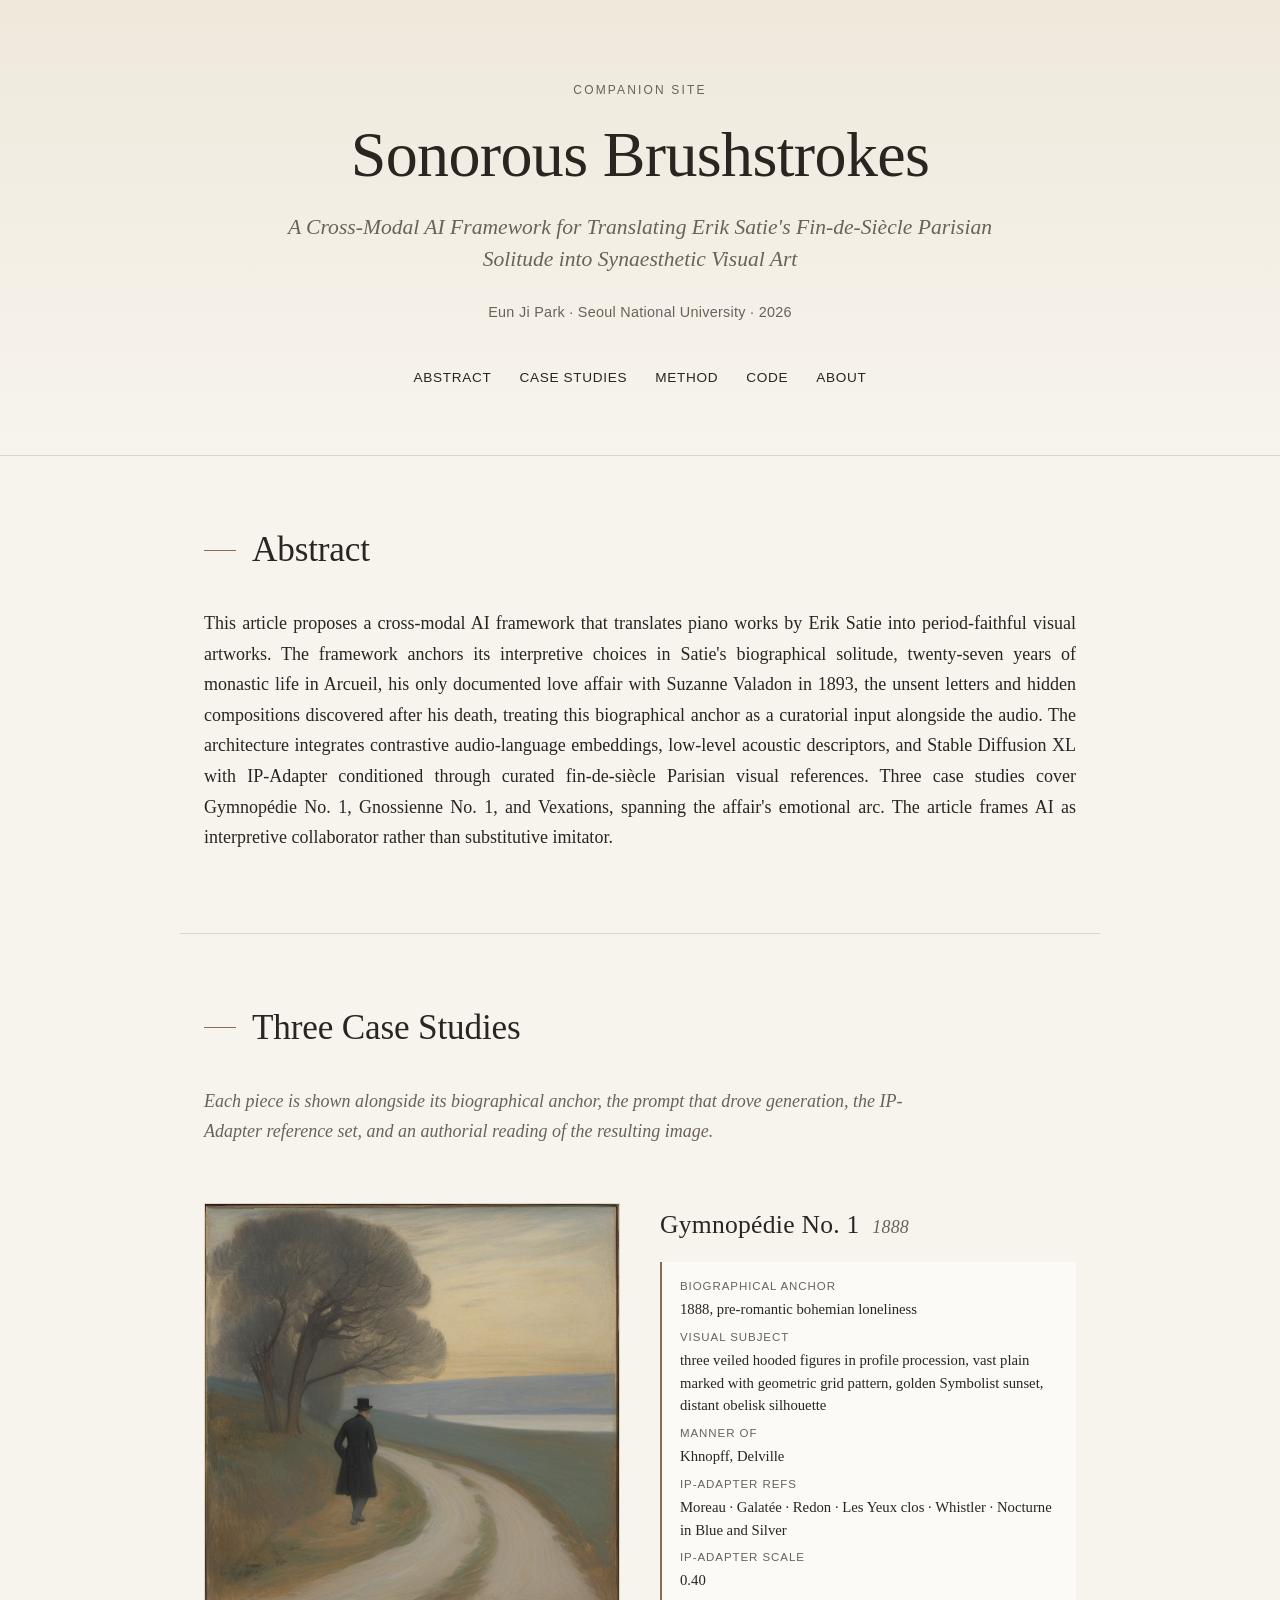
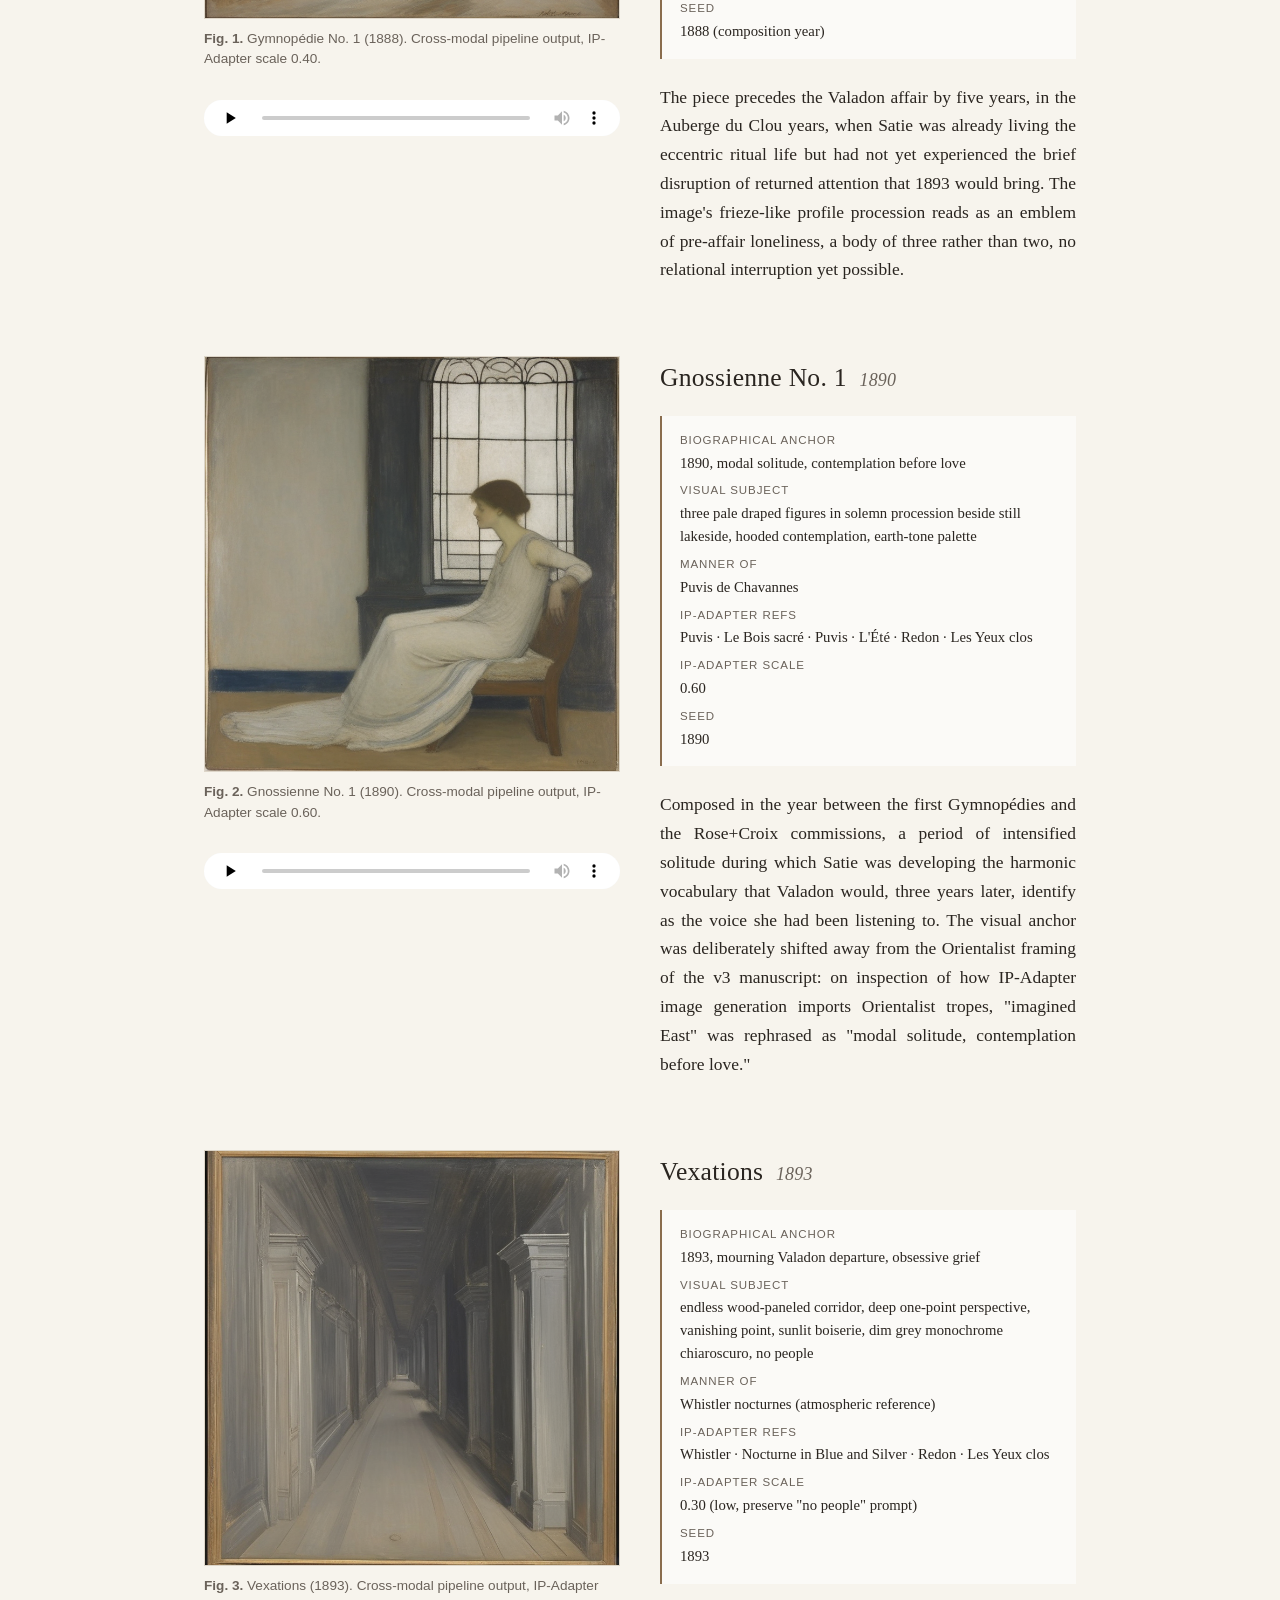
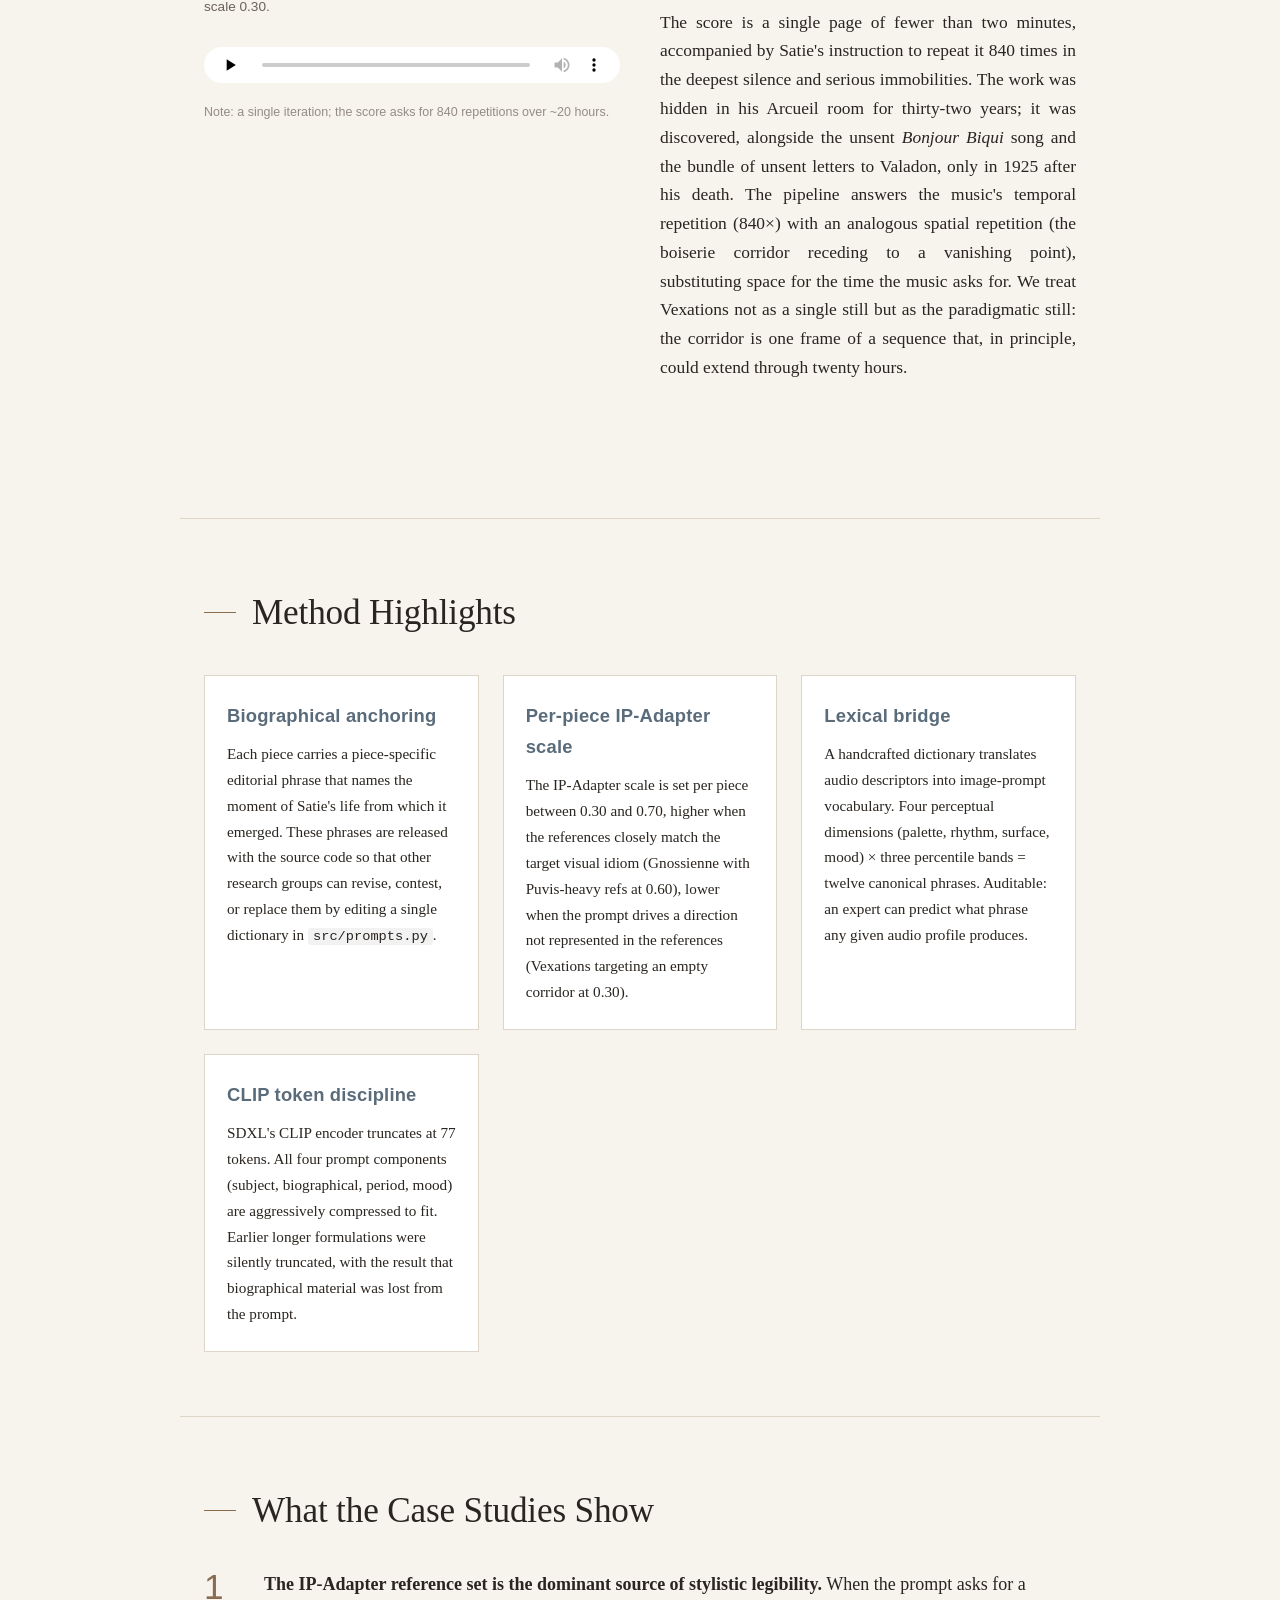
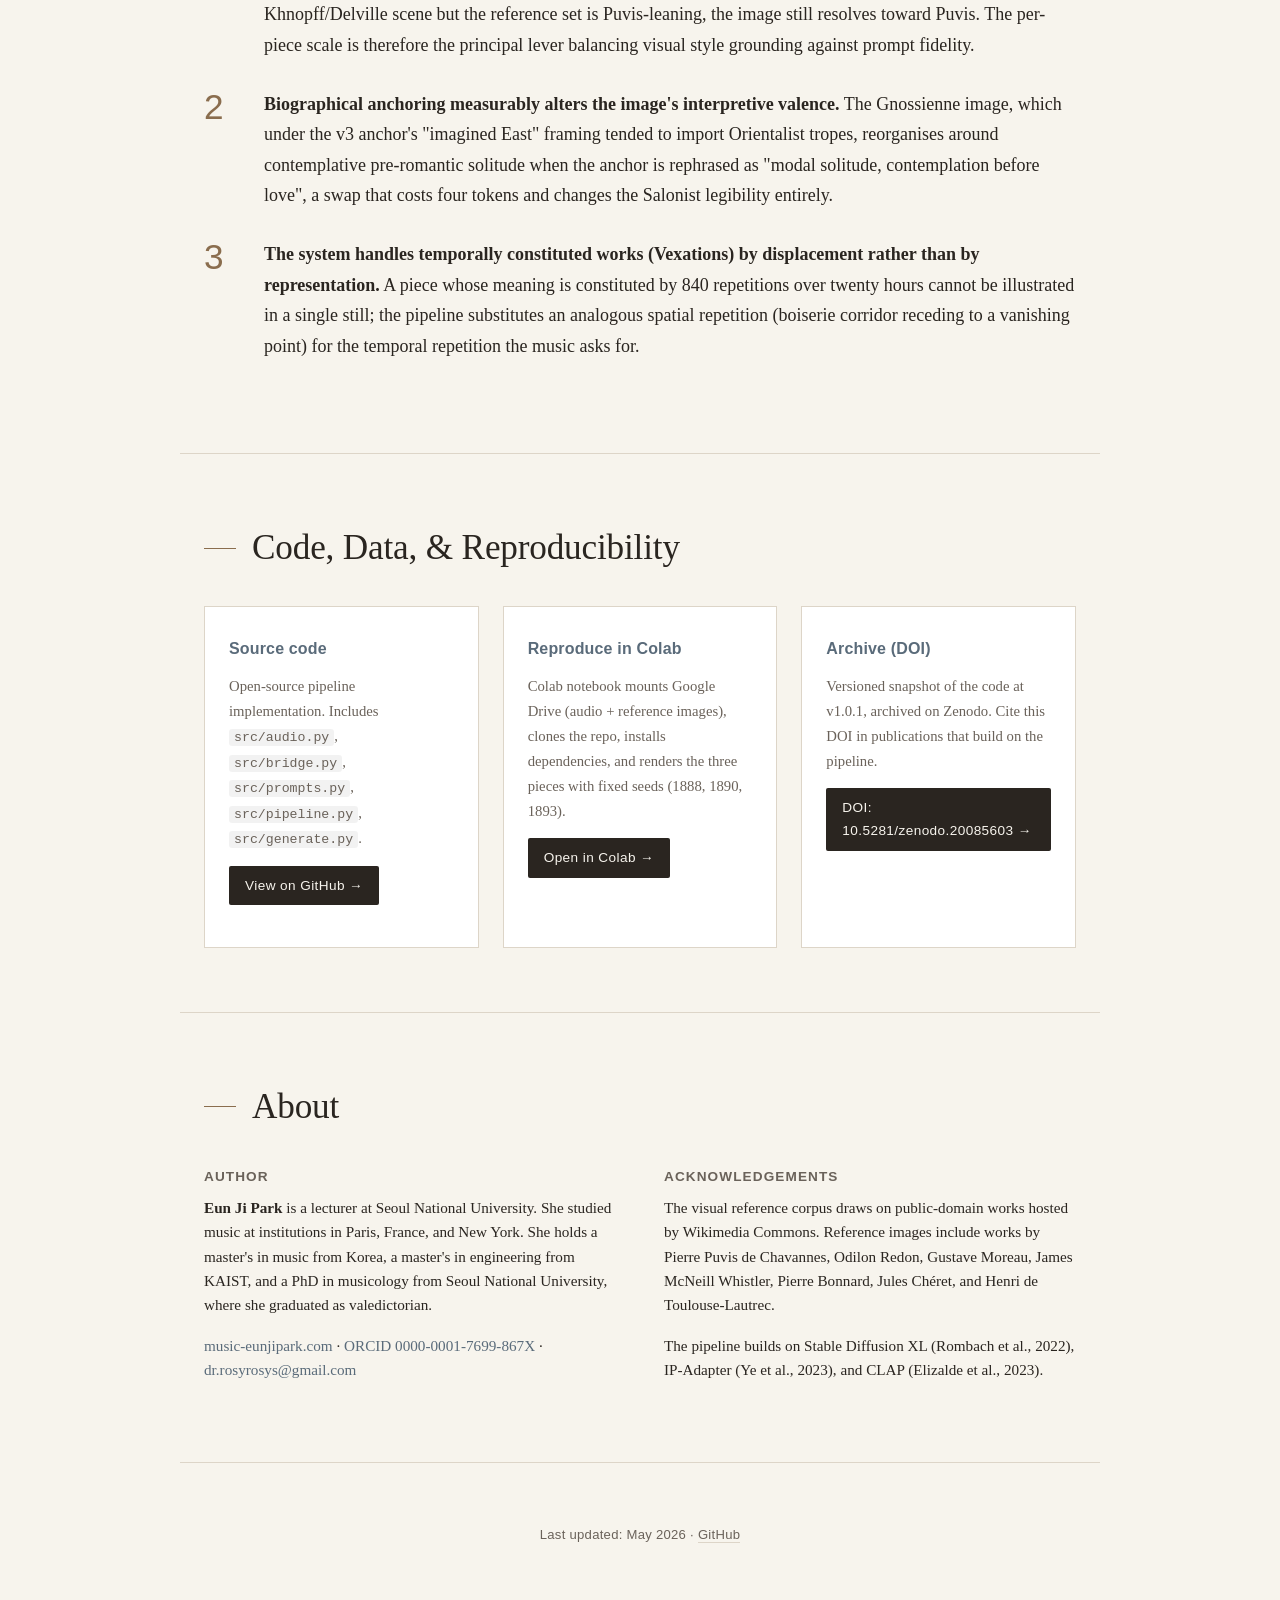
==== commit d4c00708: "Add Zenodo DOI 10.5281/zenodo.20085603 to citation files and site DOI was minted by Zenodo on first " ====
--- a/site/index.html
+++ b/site/index.html
@@ -157,8 +157,8 @@
     </div>
     <div class="code-card">
       <h3>Archive (DOI)</h3>
-      <p>A versioned snapshot of the code at submission will be archived on Zenodo. The DOI will be added here at the time of paper submission.</p>
-      <p class="placeholder"><em>DOI: <code>pending</code></em></p>
+      <p>Versioned snapshot of the code at v1.0.1, archived on Zenodo. Cite this DOI in publications that build on the pipeline.</p>
+      <p><a class="btn" href="https://doi.org/10.5281/zenodo.20085603" target="_blank" rel="noopener">DOI: 10.5281/zenodo.20085603 →</a></p>
     </div>
   </div>
 </section>
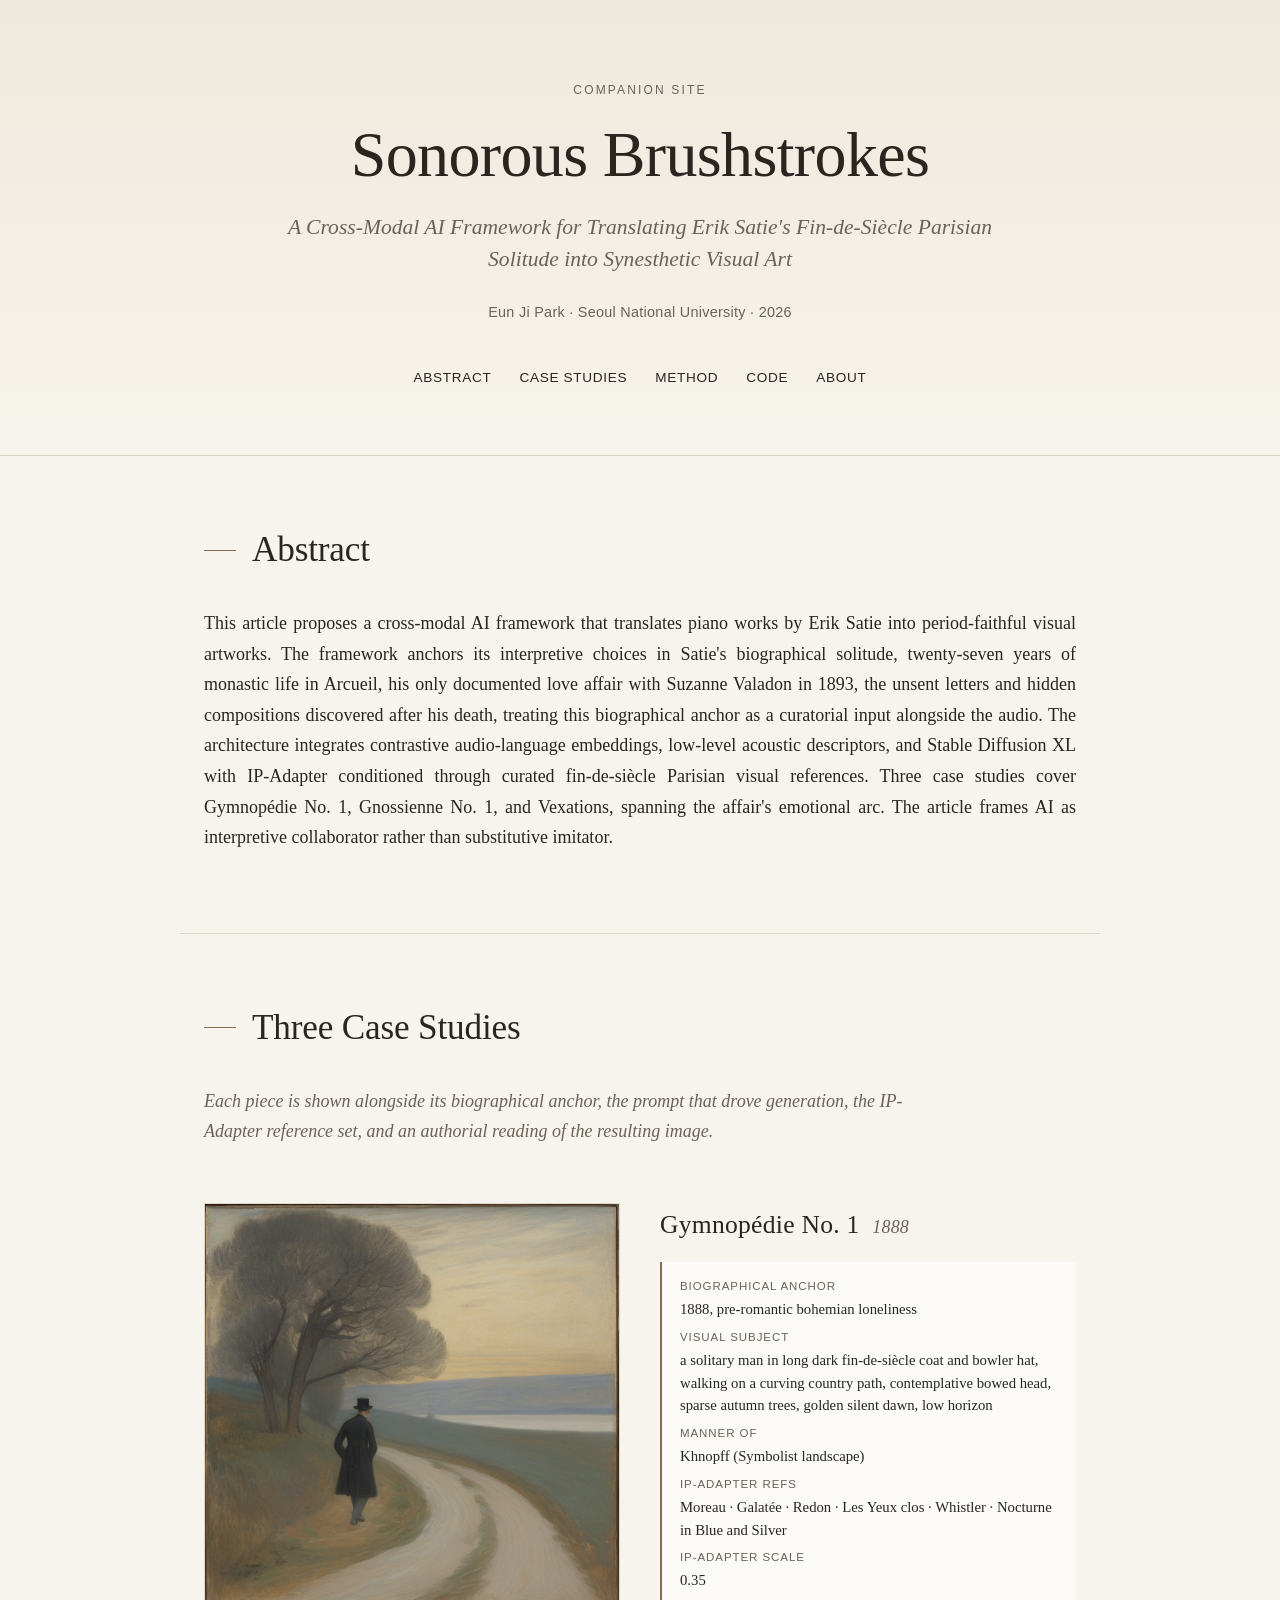
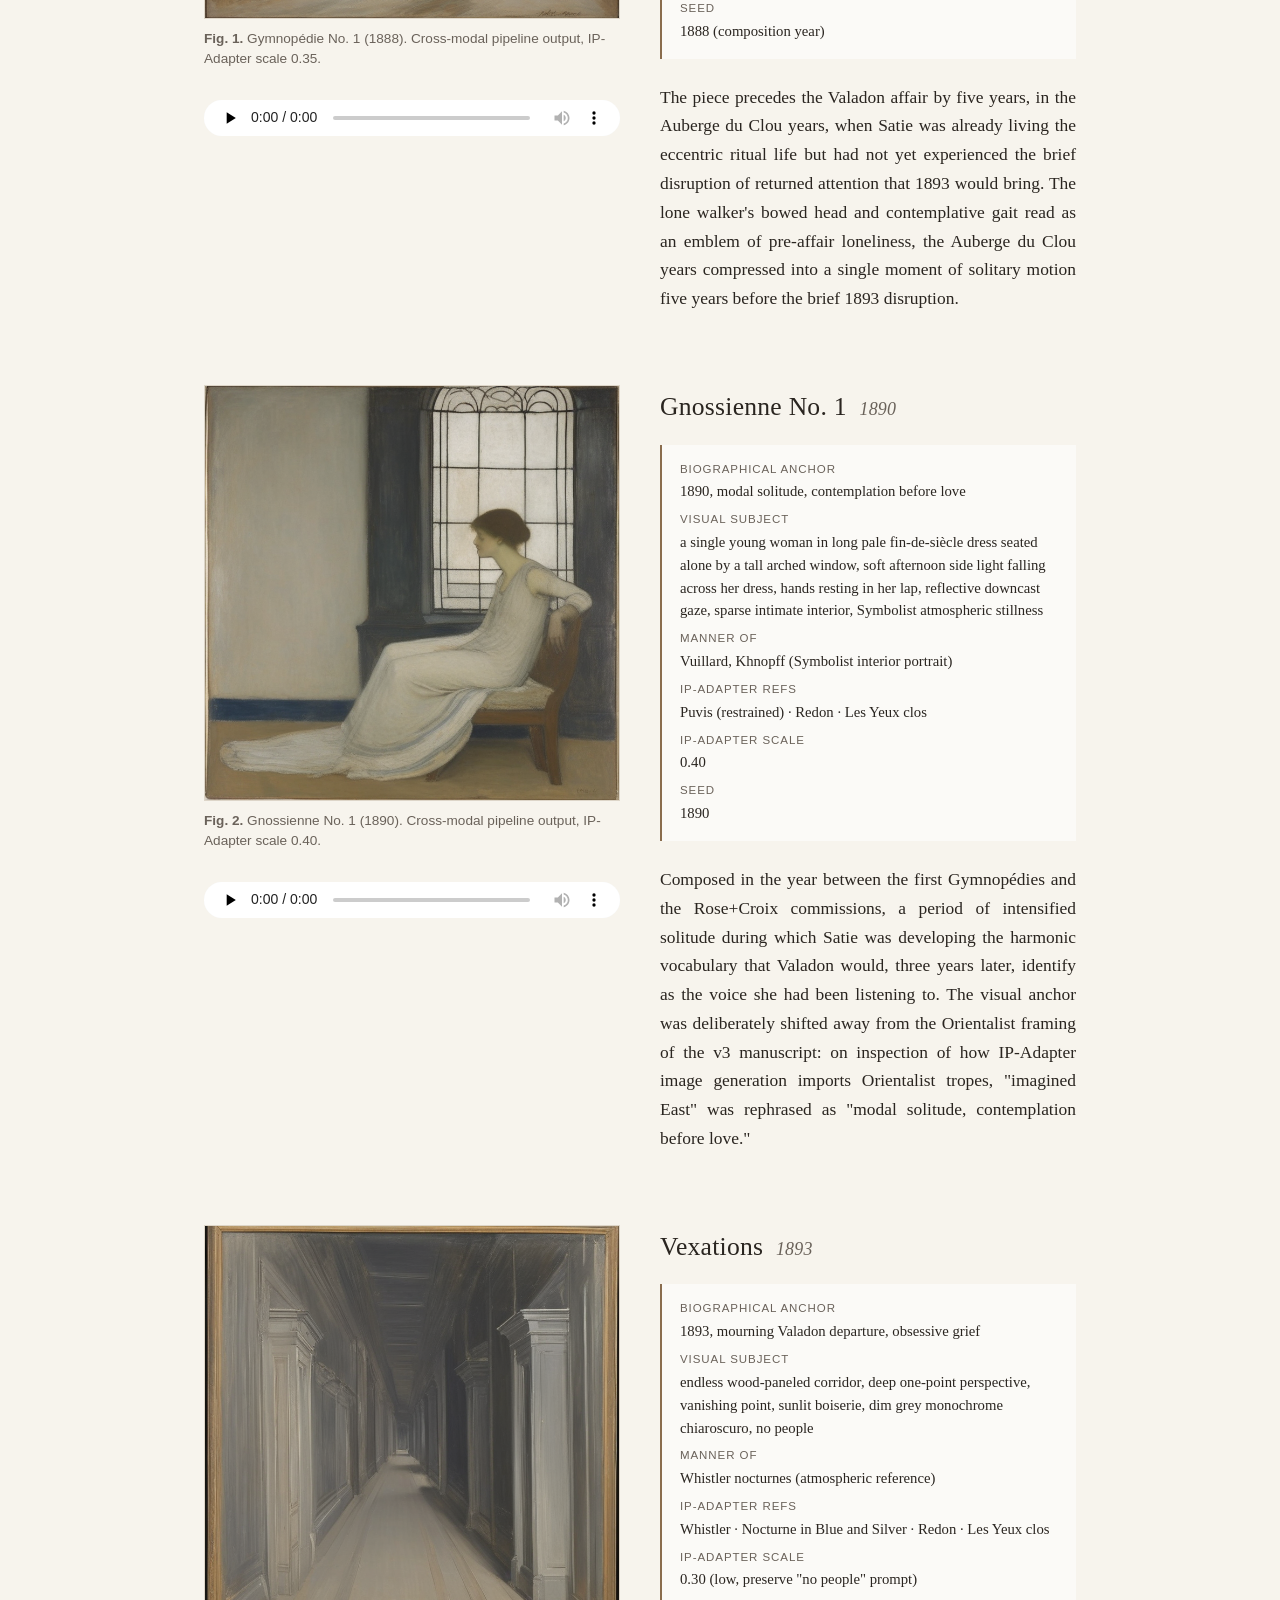
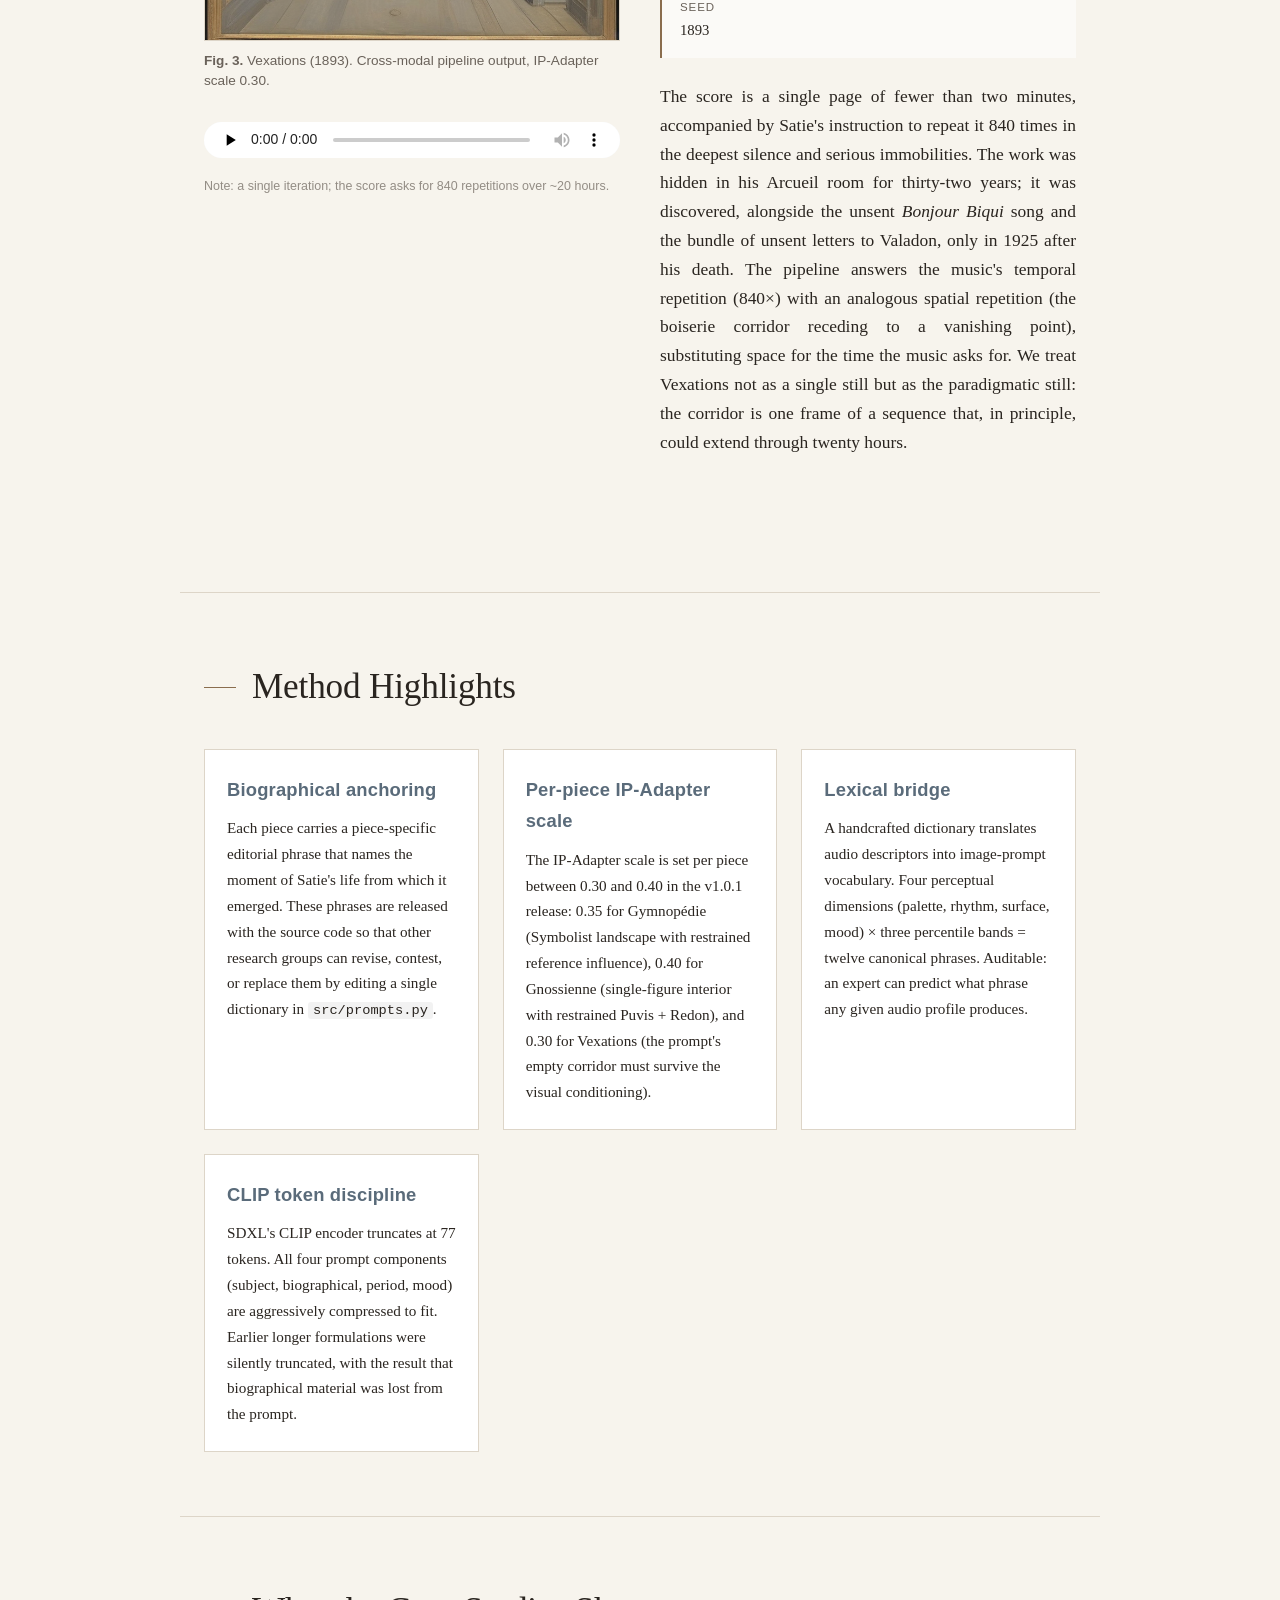
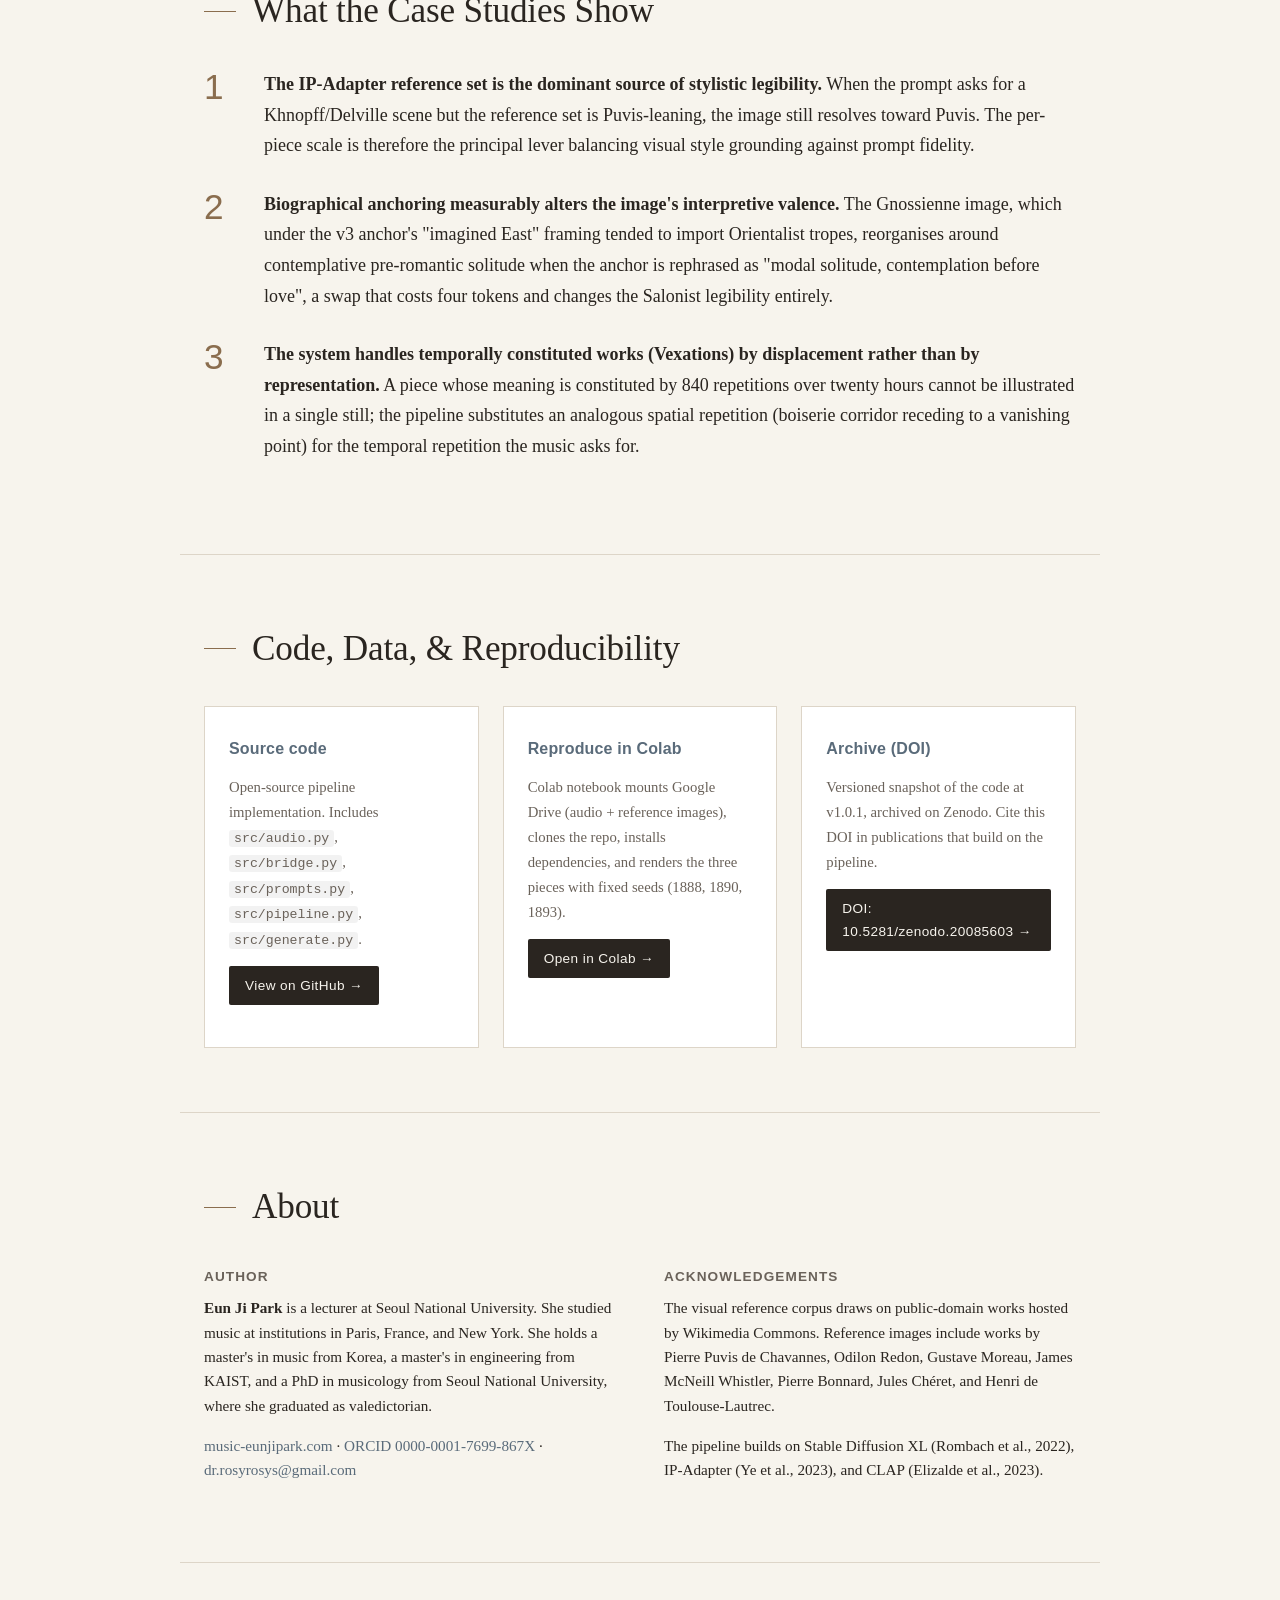
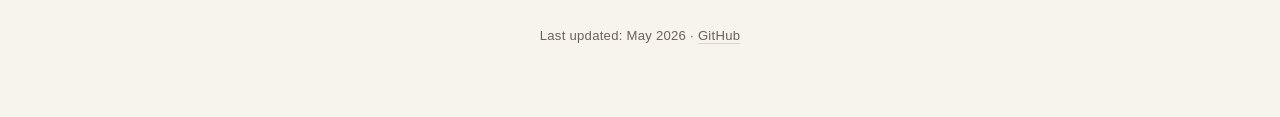
==== commit 13922f00: "Sync README, pipeline comments, and site with v1.0.1 figures - README: remove stale v3 docx pointer;" ====
--- a/site/index.html
+++ b/site/index.html
@@ -13,7 +13,7 @@
   <div class="hero-inner">
     <p class="kicker">Companion site</p>
     <h1>Sonorous Brushstrokes</h1>
-    <p class="subtitle">A Cross-Modal AI Framework for Translating Erik Satie's Fin-de-Siècle Parisian Solitude into Synaesthetic Visual Art</p>
+    <p class="subtitle">A Cross-Modal AI Framework for Translating Erik Satie's Fin-de-Siècle Parisian Solitude into Synesthetic Visual Art</p>
     <p class="byline">Eun Ji Park · Seoul National University · 2026</p>
     <nav class="hero-nav">
       <a href="#abstract">Abstract</a>
@@ -38,8 +38,8 @@
 
   <article class="piece">
     <div class="piece-image">
-      <img src="images/gymnopedie_1.png" alt="AI-generated visualisation of Gymnopédie No. 1: three veiled hooded figures in profile procession across a vast plain under a luminous Symbolist sunset, in the manner of Khnopff and Delville." loading="lazy">
-      <p class="caption"><strong>Fig. 1.</strong> Gymnopédie No. 1 (1888). Cross-modal pipeline output, IP-Adapter scale 0.40.</p>
+      <img src="images/gymnopedie_1.png" alt="AI-generated visualization of Gymnopédie No. 1: a solitary man in long dark fin-de-siècle coat and bowler hat walks alone on a curving country path under a soft golden dawn, in the manner of Khnopff." loading="lazy">
+      <p class="caption"><strong>Fig. 1.</strong> Gymnopédie No. 1 (1888). Cross-modal pipeline output, IP-Adapter scale 0.35.</p>
       <audio controls preload="none" class="piece-audio">
         <source src="audio/gymnopedie_1.mp3" type="audio/mpeg">
         Your browser does not support audio playback.
@@ -49,20 +49,20 @@
       <h3>Gymnopédie No. 1 <span class="year">1888</span></h3>
       <dl class="meta">
         <dt>Biographical anchor</dt><dd>1888, pre-romantic bohemian loneliness</dd>
-        <dt>Visual subject</dt><dd>three veiled hooded figures in profile procession, vast plain marked with geometric grid pattern, golden Symbolist sunset, distant obelisk silhouette</dd>
-        <dt>Manner of</dt><dd>Khnopff, Delville</dd>
+        <dt>Visual subject</dt><dd>a solitary man in long dark fin-de-siècle coat and bowler hat, walking on a curving country path, contemplative bowed head, sparse autumn trees, golden silent dawn, low horizon</dd>
+        <dt>Manner of</dt><dd>Khnopff (Symbolist landscape)</dd>
         <dt>IP-Adapter refs</dt><dd>Moreau · Galatée · Redon · Les Yeux clos · Whistler · Nocturne in Blue and Silver</dd>
-        <dt>IP-Adapter scale</dt><dd>0.40</dd>
+        <dt>IP-Adapter scale</dt><dd>0.35</dd>
         <dt>Seed</dt><dd>1888 (composition year)</dd>
       </dl>
-      <p class="reading">The piece precedes the Valadon affair by five years, in the Auberge du Clou years, when Satie was already living the eccentric ritual life but had not yet experienced the brief disruption of returned attention that 1893 would bring. The image's frieze-like profile procession reads as an emblem of pre-affair loneliness, a body of three rather than two, no relational interruption yet possible.</p>
+      <p class="reading">The piece precedes the Valadon affair by five years, in the Auberge du Clou years, when Satie was already living the eccentric ritual life but had not yet experienced the brief disruption of returned attention that 1893 would bring. The lone walker's bowed head and contemplative gait read as an emblem of pre-affair loneliness, the Auberge du Clou years compressed into a single moment of solitary motion five years before the brief 1893 disruption.</p>
     </div>
   </article>
 
   <article class="piece">
     <div class="piece-image">
-      <img src="images/gnossienne_1.png" alt="AI-generated visualisation of Gnossienne No. 1: three pale draped figures in solemn procession beside a still lake, in the manner of Puvis de Chavannes." loading="lazy">
-      <p class="caption"><strong>Fig. 2.</strong> Gnossienne No. 1 (1890). Cross-modal pipeline output, IP-Adapter scale 0.60.</p>
+      <img src="images/gnossienne_1.png" alt="AI-generated visualization of Gnossienne No. 1: a single young woman in long pale fin-de-siècle dress seated alone by a tall arched window, hands resting in her lap, reflective downcast gaze, in the manner of Vuillard and Khnopff interior portraits." loading="lazy">
+      <p class="caption"><strong>Fig. 2.</strong> Gnossienne No. 1 (1890). Cross-modal pipeline output, IP-Adapter scale 0.40.</p>
       <audio controls preload="none" class="piece-audio">
         <source src="audio/gnossienne_1.mp3" type="audio/mpeg">
         Your browser does not support audio playback.
@@ -72,10 +72,10 @@
       <h3>Gnossienne No. 1 <span class="year">1890</span></h3>
       <dl class="meta">
         <dt>Biographical anchor</dt><dd>1890, modal solitude, contemplation before love</dd>
-        <dt>Visual subject</dt><dd>three pale draped figures in solemn procession beside still lakeside, hooded contemplation, earth-tone palette</dd>
-        <dt>Manner of</dt><dd>Puvis de Chavannes</dd>
-        <dt>IP-Adapter refs</dt><dd>Puvis · Le Bois sacré · Puvis · L'Été · Redon · Les Yeux clos</dd>
-        <dt>IP-Adapter scale</dt><dd>0.60</dd>
+        <dt>Visual subject</dt><dd>a single young woman in long pale fin-de-siècle dress seated alone by a tall arched window, soft afternoon side light falling across her dress, hands resting in her lap, reflective downcast gaze, sparse intimate interior, Symbolist atmospheric stillness</dd>
+        <dt>Manner of</dt><dd>Vuillard, Khnopff (Symbolist interior portrait)</dd>
+        <dt>IP-Adapter refs</dt><dd>Puvis (restrained) · Redon · Les Yeux clos</dd>
+        <dt>IP-Adapter scale</dt><dd>0.40</dd>
         <dt>Seed</dt><dd>1890</dd>
       </dl>
       <p class="reading">Composed in the year between the first Gymnopédies and the Rose+Croix commissions, a period of intensified solitude during which Satie was developing the harmonic vocabulary that Valadon would, three years later, identify as the voice she had been listening to. The visual anchor was deliberately shifted away from the Orientalist framing of the v3 manuscript: on inspection of how IP-Adapter image generation imports Orientalist tropes, "imagined East" was rephrased as "modal solitude, contemplation before love."</p>
@@ -84,7 +84,7 @@
 
   <article class="piece">
     <div class="piece-image">
-      <img src="images/vexations.png" alt="AI-generated visualisation of Vexations: an empty wood-paneled corridor in a fin-de-siècle Parisian interior, deep one-point perspective with sunlit boiserie, no people." loading="lazy">
+      <img src="images/vexations.png" alt="AI-generated visualization of Vexations: an empty wood-paneled corridor in a fin-de-siècle Parisian interior, deep one-point perspective with sunlit boiserie, no people." loading="lazy">
       <p class="caption"><strong>Fig. 3.</strong> Vexations (1893). Cross-modal pipeline output, IP-Adapter scale 0.30.</p>
       <audio controls preload="none" class="piece-audio">
         <source src="audio/vexations.mp3" type="audio/mpeg">
@@ -118,7 +118,7 @@
 
     <div class="method-card">
       <h3>Per-piece IP-Adapter scale</h3>
-      <p>The IP-Adapter scale is set per piece between 0.30 and 0.70, higher when the references closely match the target visual idiom (Gnossienne with Puvis-heavy refs at 0.60), lower when the prompt drives a direction not represented in the references (Vexations targeting an empty corridor at 0.30).</p>
+      <p>The IP-Adapter scale is set per piece between 0.30 and 0.40 in the v1.0.1 release: 0.35 for Gymnopédie (Symbolist landscape with restrained reference influence), 0.40 for Gnossienne (single-figure interior with restrained Puvis + Redon), and 0.30 for Vexations (the prompt's empty corridor must survive the visual conditioning).</p>
     </div>
 
     <div class="method-card">
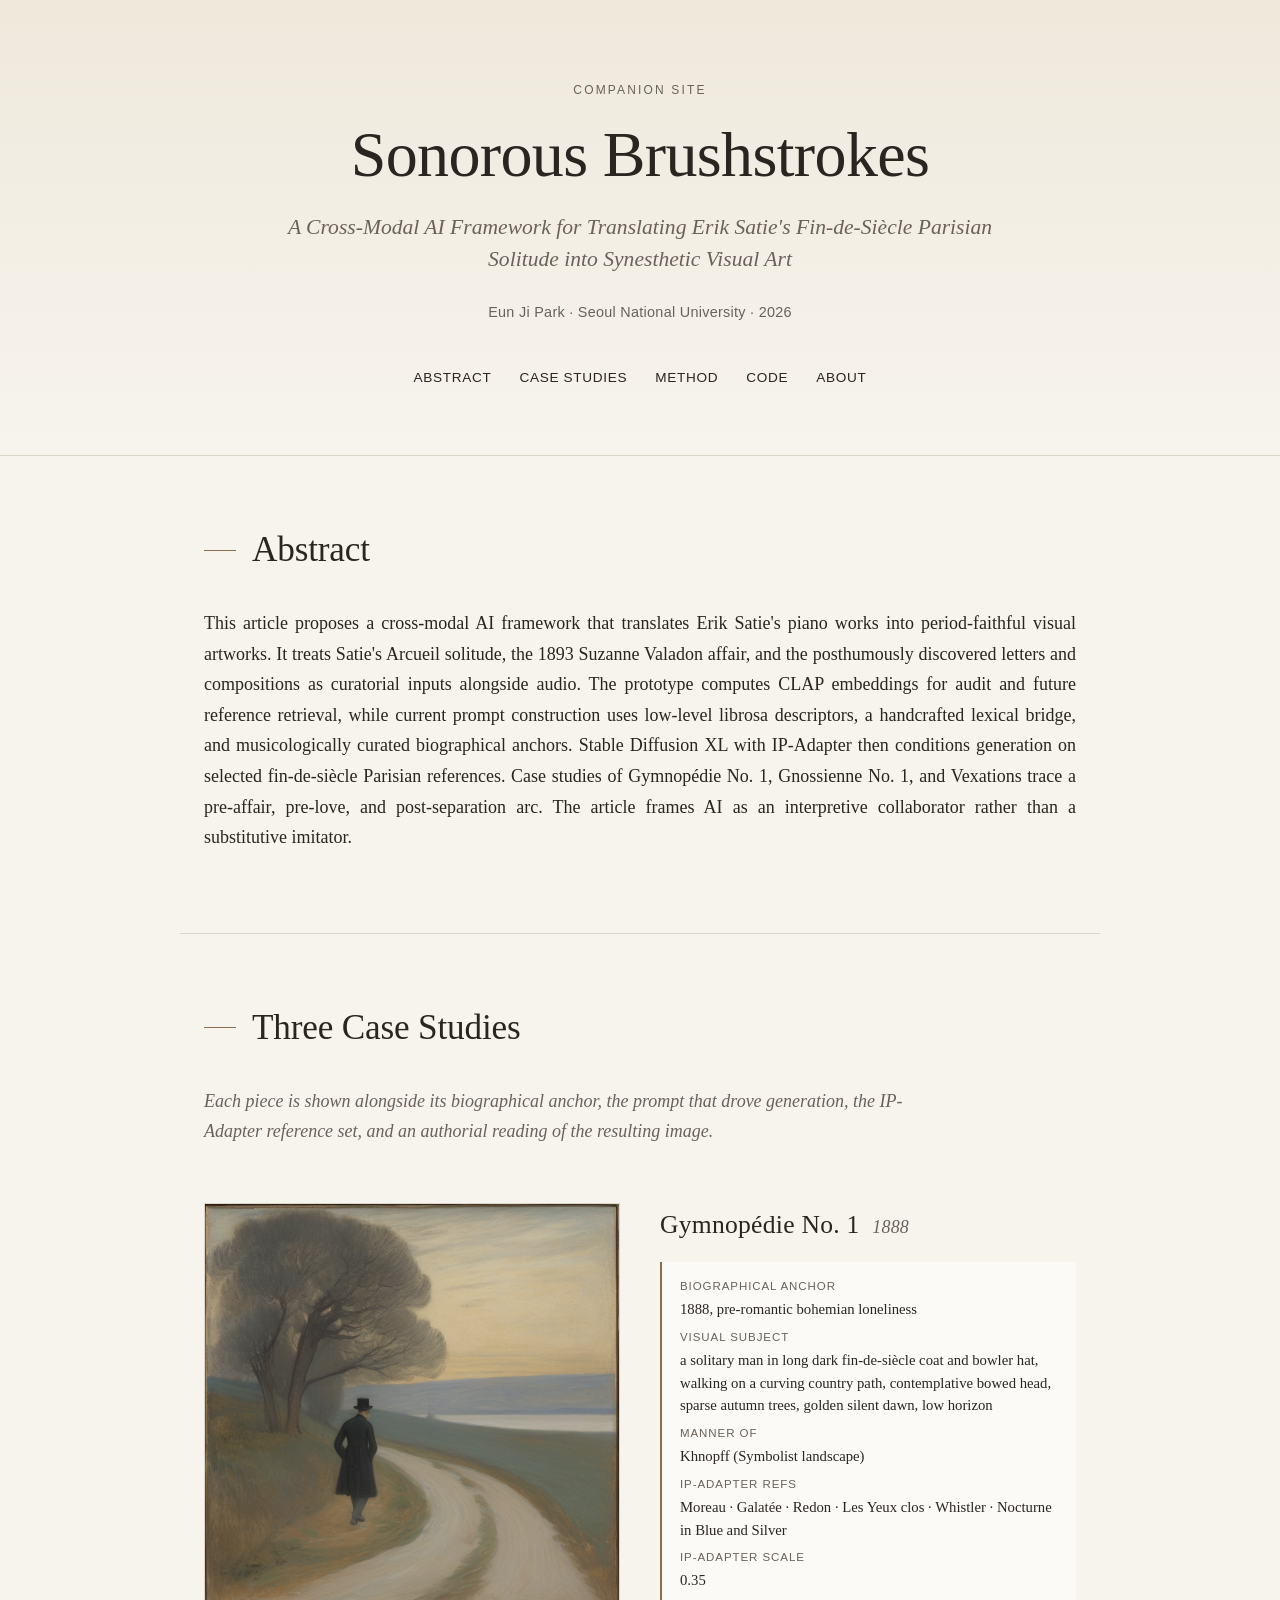
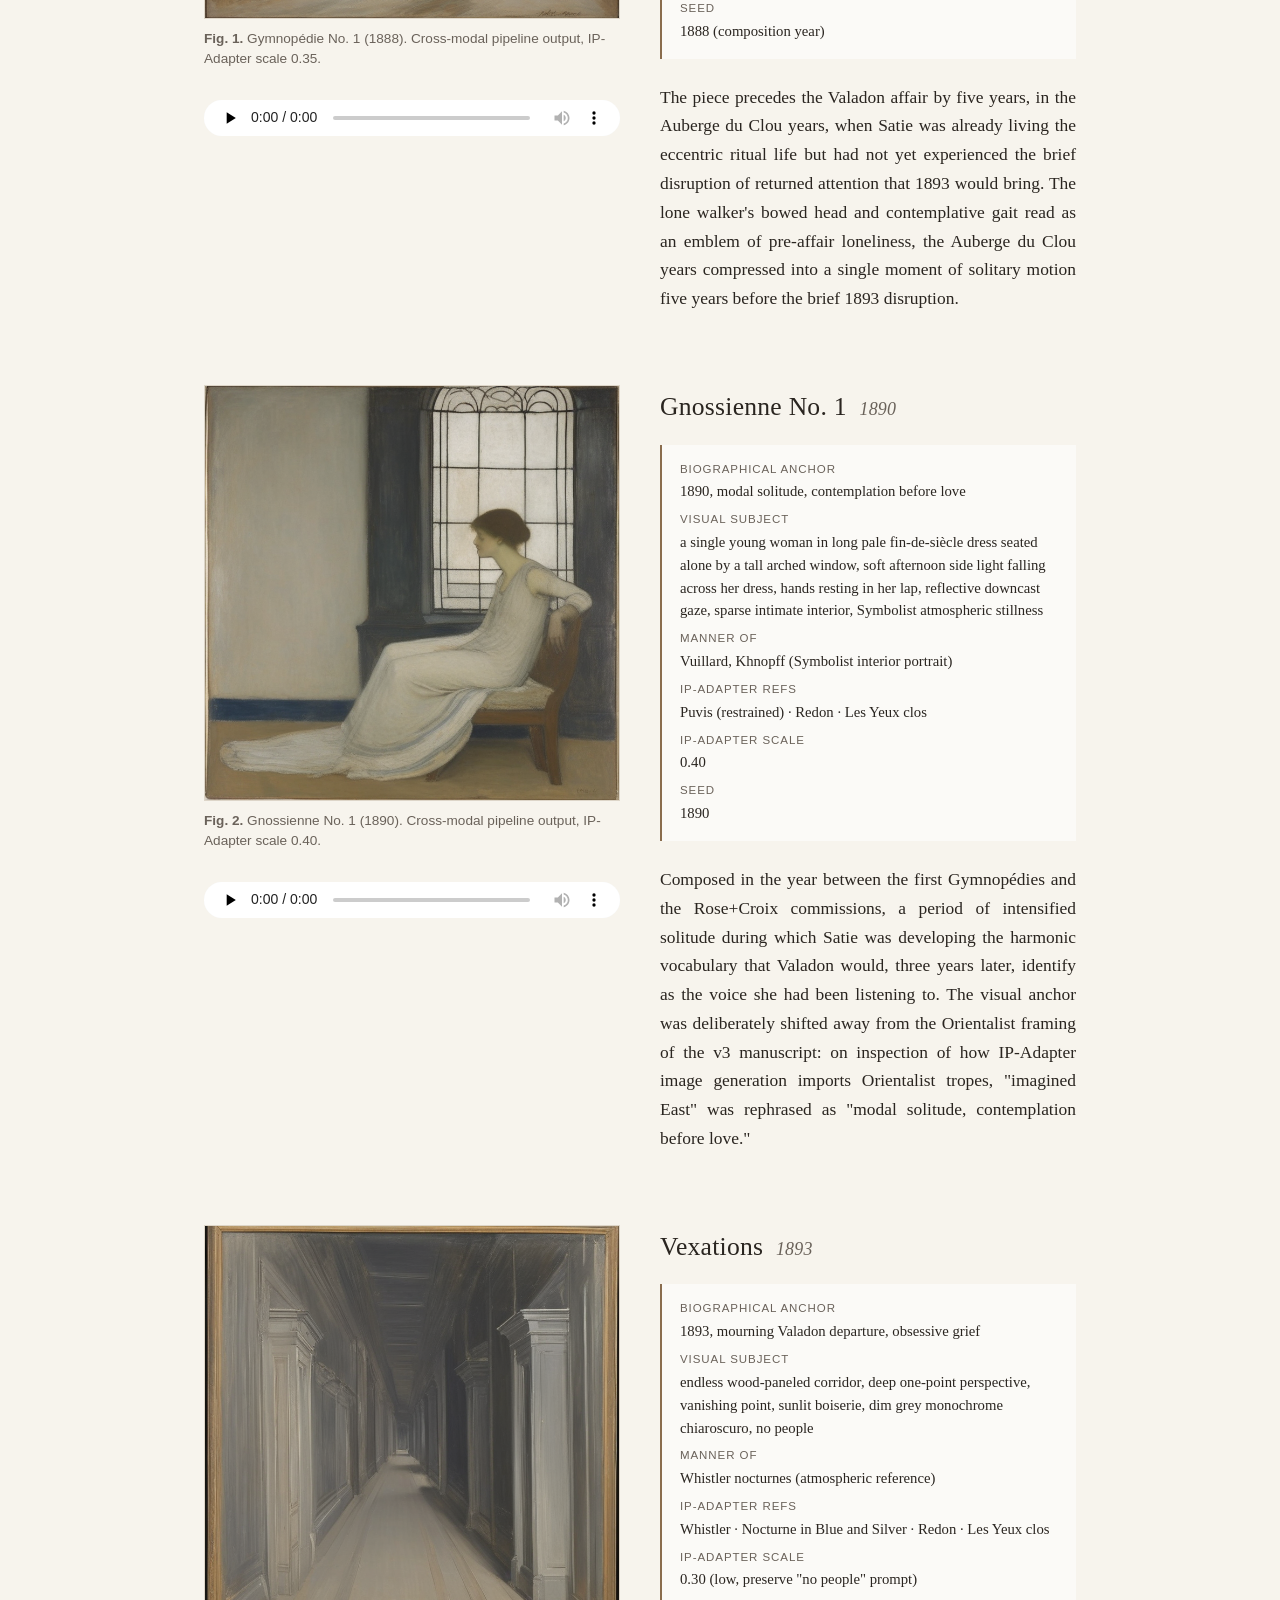
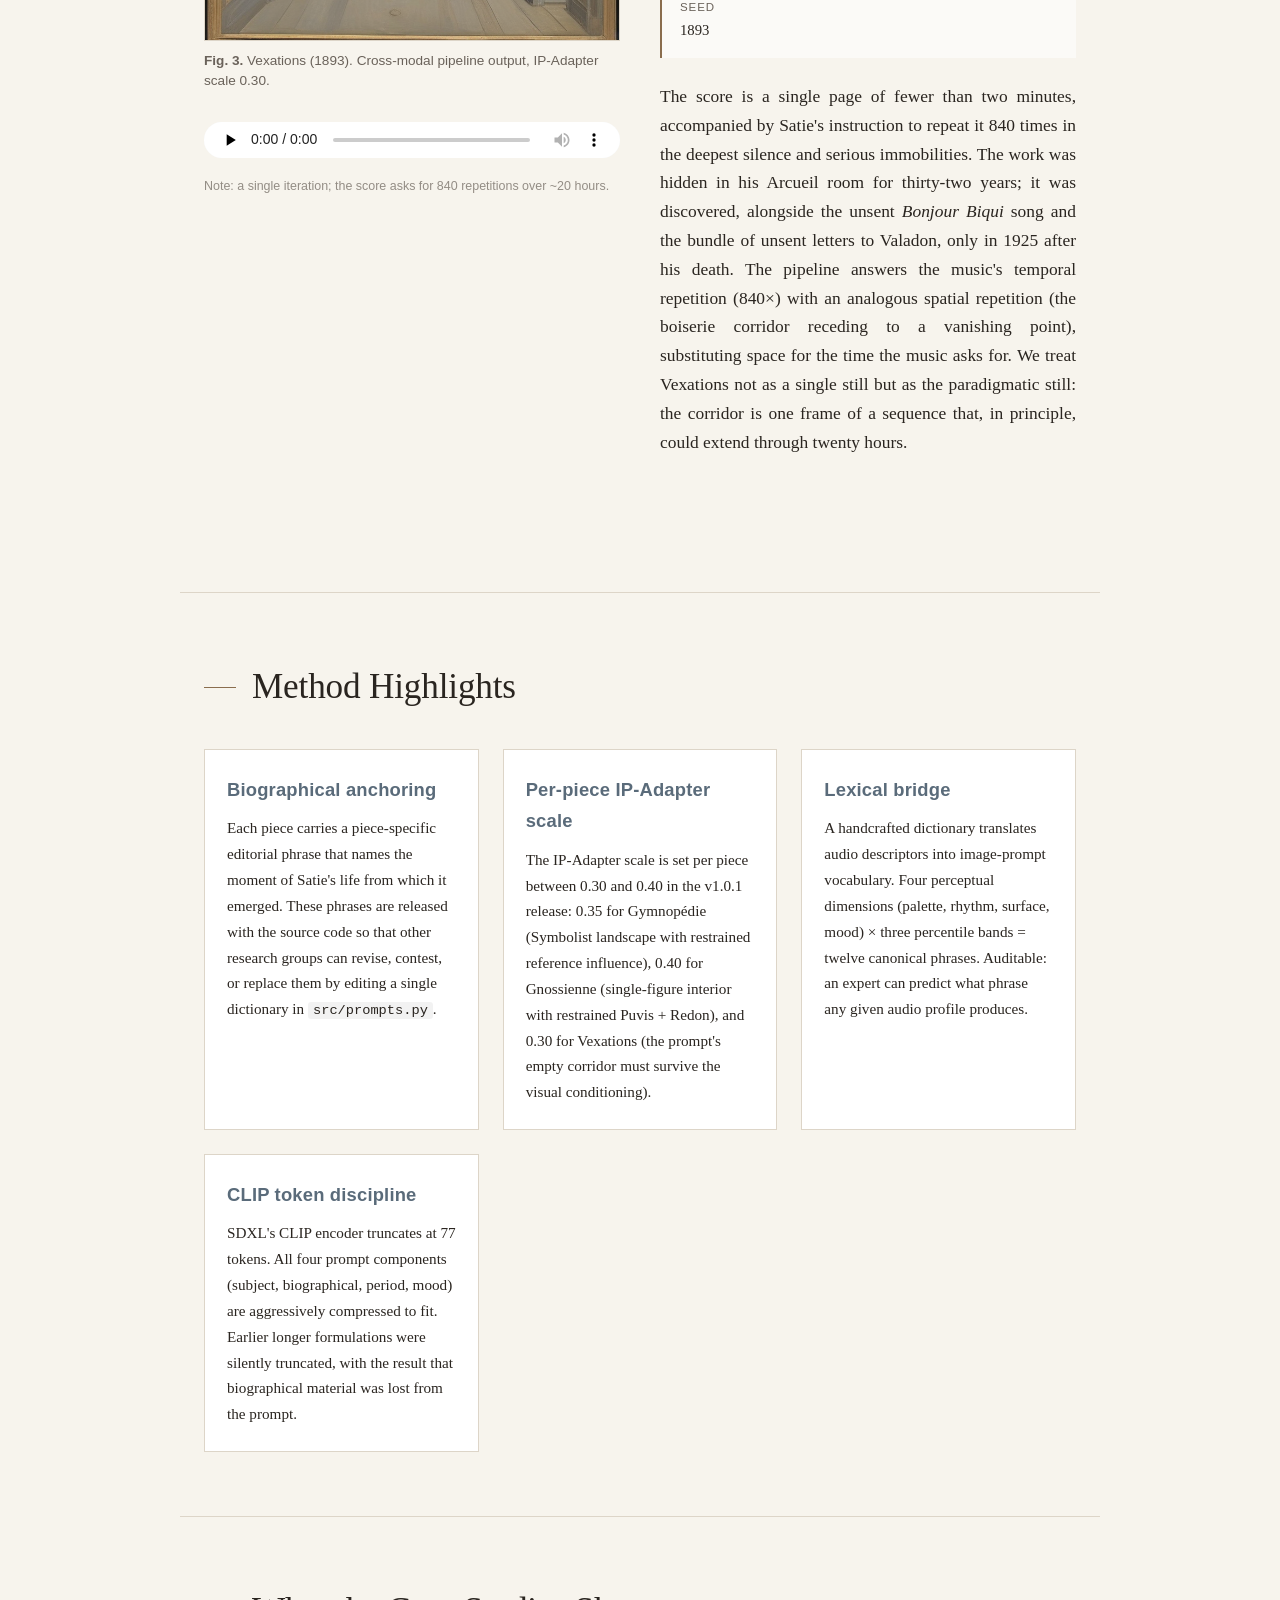
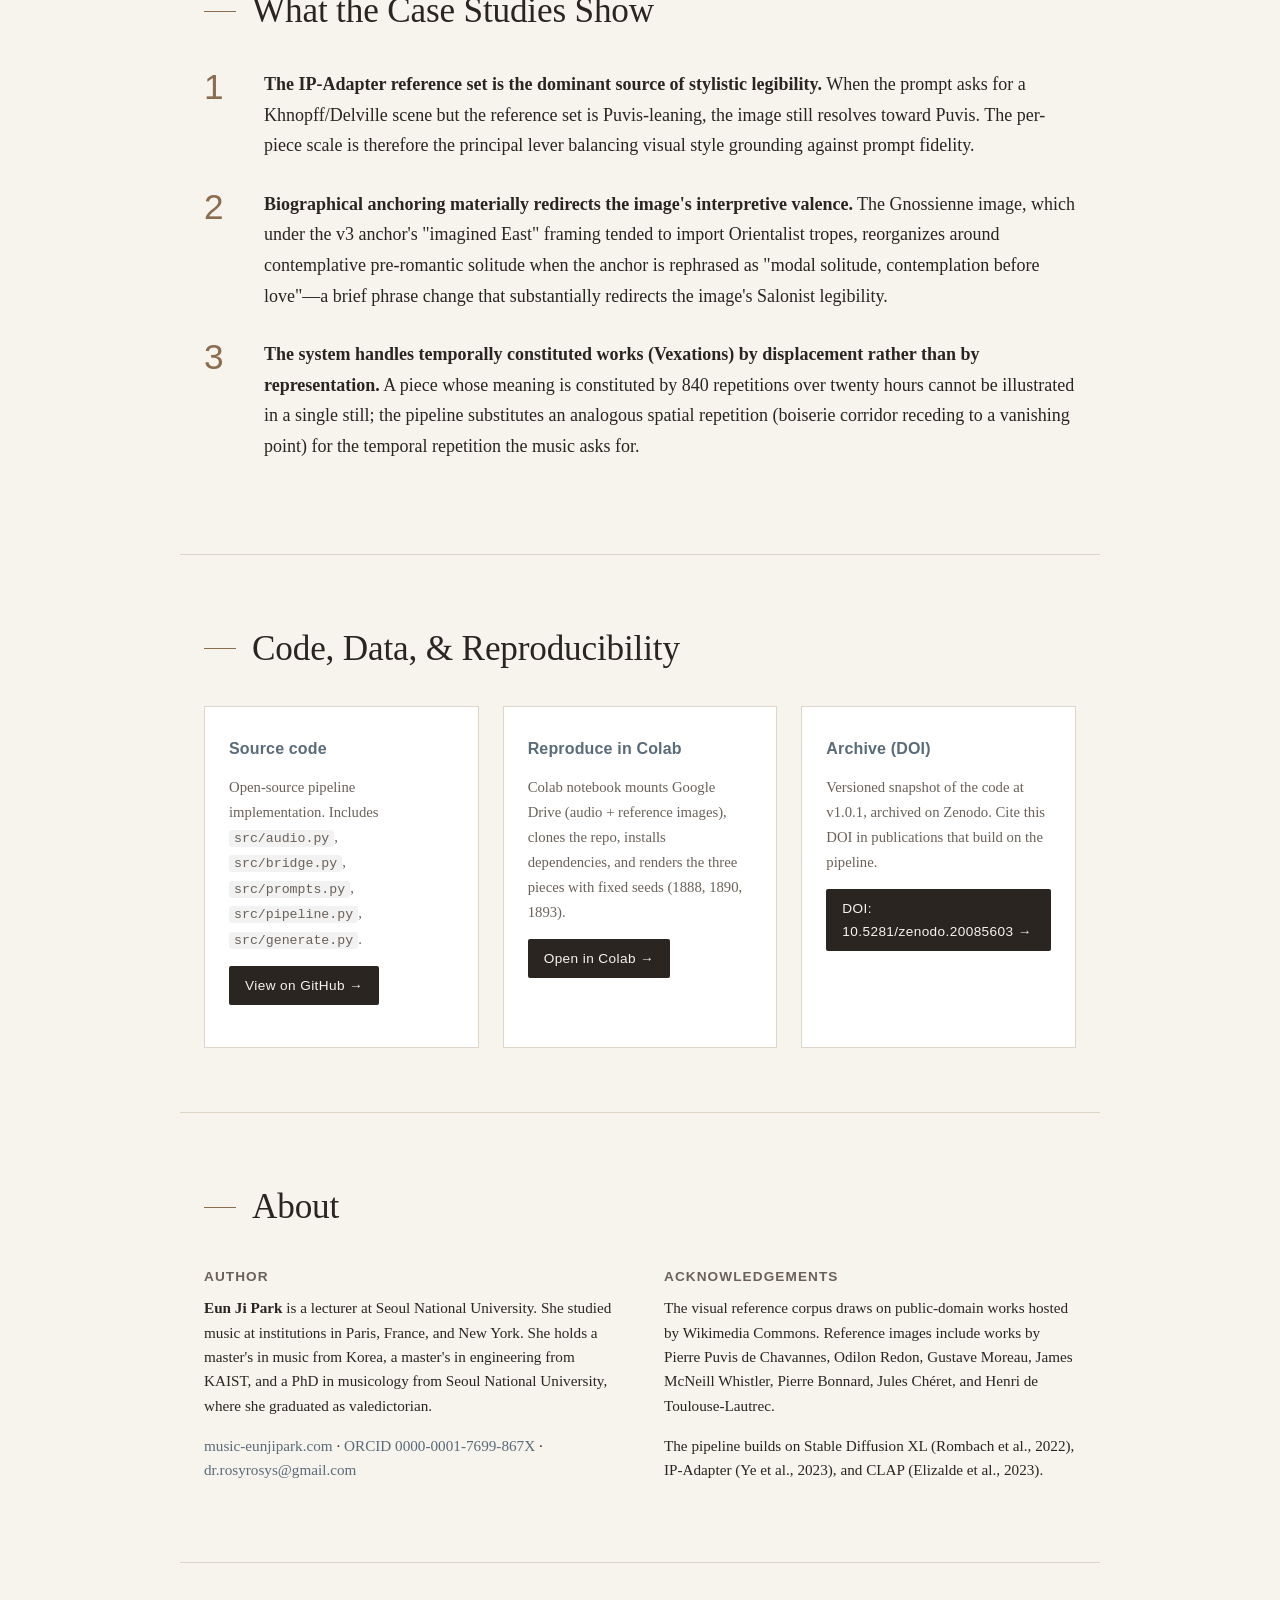
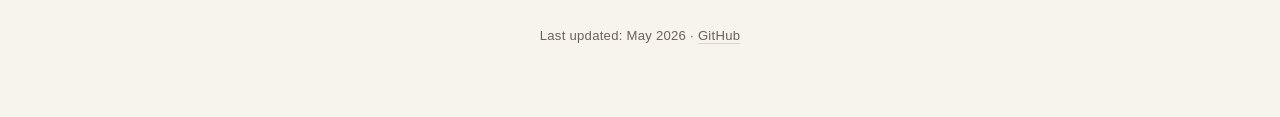
==== commit 3195a155: "Sync site abstract and Findings with manuscript v4 reviewer fixes - Site abstract now matches the ma" ====
--- a/site/index.html
+++ b/site/index.html
@@ -29,7 +29,7 @@
 
 <section id="abstract" class="section">
   <h2>Abstract</h2>
-  <p>This article proposes a cross-modal AI framework that translates piano works by Erik Satie into period-faithful visual artworks. The framework anchors its interpretive choices in Satie's biographical solitude, twenty-seven years of monastic life in Arcueil, his only documented love affair with Suzanne Valadon in 1893, the unsent letters and hidden compositions discovered after his death, treating this biographical anchor as a curatorial input alongside the audio. The architecture integrates contrastive audio-language embeddings, low-level acoustic descriptors, and Stable Diffusion XL with IP-Adapter conditioned through curated fin-de-siècle Parisian visual references. Three case studies cover Gymnopédie No. 1, Gnossienne No. 1, and Vexations, spanning the affair's emotional arc. The article frames AI as interpretive collaborator rather than substitutive imitator.</p>
+  <p>This article proposes a cross-modal AI framework that translates Erik Satie's piano works into period-faithful visual artworks. It treats Satie's Arcueil solitude, the 1893 Suzanne Valadon affair, and the posthumously discovered letters and compositions as curatorial inputs alongside audio. The prototype computes CLAP embeddings for audit and future reference retrieval, while current prompt construction uses low-level librosa descriptors, a handcrafted lexical bridge, and musicologically curated biographical anchors. Stable Diffusion XL with IP-Adapter then conditions generation on selected fin-de-siècle Parisian references. Case studies of Gymnopédie No. 1, Gnossienne No. 1, and Vexations trace a pre-affair, pre-love, and post-separation arc. The article frames AI as an interpretive collaborator rather than a substitutive imitator.</p>
 </section>
 
 <section id="pieces" class="section section-pieces">
@@ -137,7 +137,7 @@
   <h2>What the Case Studies Show</h2>
   <ol class="findings">
     <li><strong>The IP-Adapter reference set is the dominant source of stylistic legibility.</strong> When the prompt asks for a Khnopff/Delville scene but the reference set is Puvis-leaning, the image still resolves toward Puvis. The per-piece scale is therefore the principal lever balancing visual style grounding against prompt fidelity.</li>
-    <li><strong>Biographical anchoring measurably alters the image's interpretive valence.</strong> The Gnossienne image, which under the v3 anchor's "imagined East" framing tended to import Orientalist tropes, reorganises around contemplative pre-romantic solitude when the anchor is rephrased as "modal solitude, contemplation before love", a swap that costs four tokens and changes the Salonist legibility entirely.</li>
+    <li><strong>Biographical anchoring materially redirects the image's interpretive valence.</strong> The Gnossienne image, which under the v3 anchor's "imagined East" framing tended to import Orientalist tropes, reorganizes around contemplative pre-romantic solitude when the anchor is rephrased as "modal solitude, contemplation before love"—a brief phrase change that substantially redirects the image's Salonist legibility.</li>
     <li><strong>The system handles temporally constituted works (Vexations) by displacement rather than by representation.</strong> A piece whose meaning is constituted by 840 repetitions over twenty hours cannot be illustrated in a single still; the pipeline substitutes an analogous spatial repetition (boiserie corridor receding to a vanishing point) for the temporal repetition the music asks for.</li>
   </ol>
 </section>
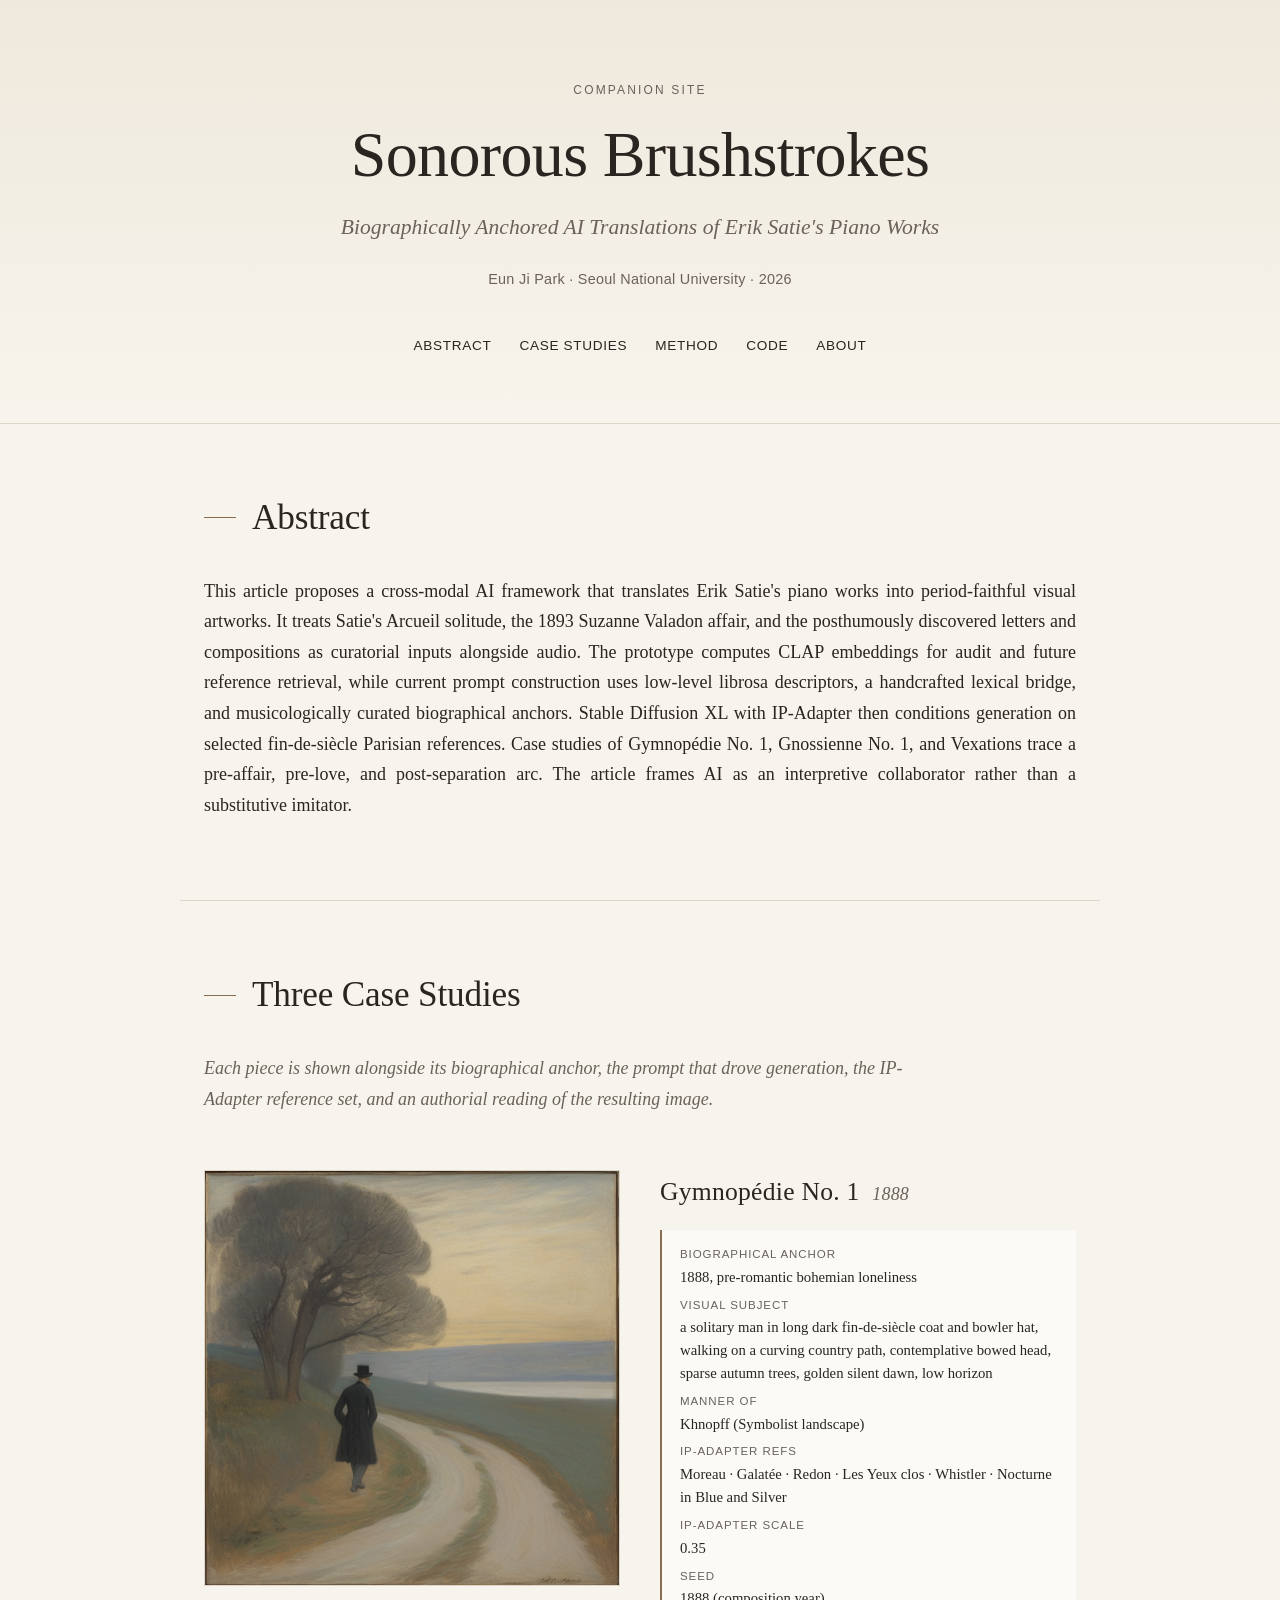
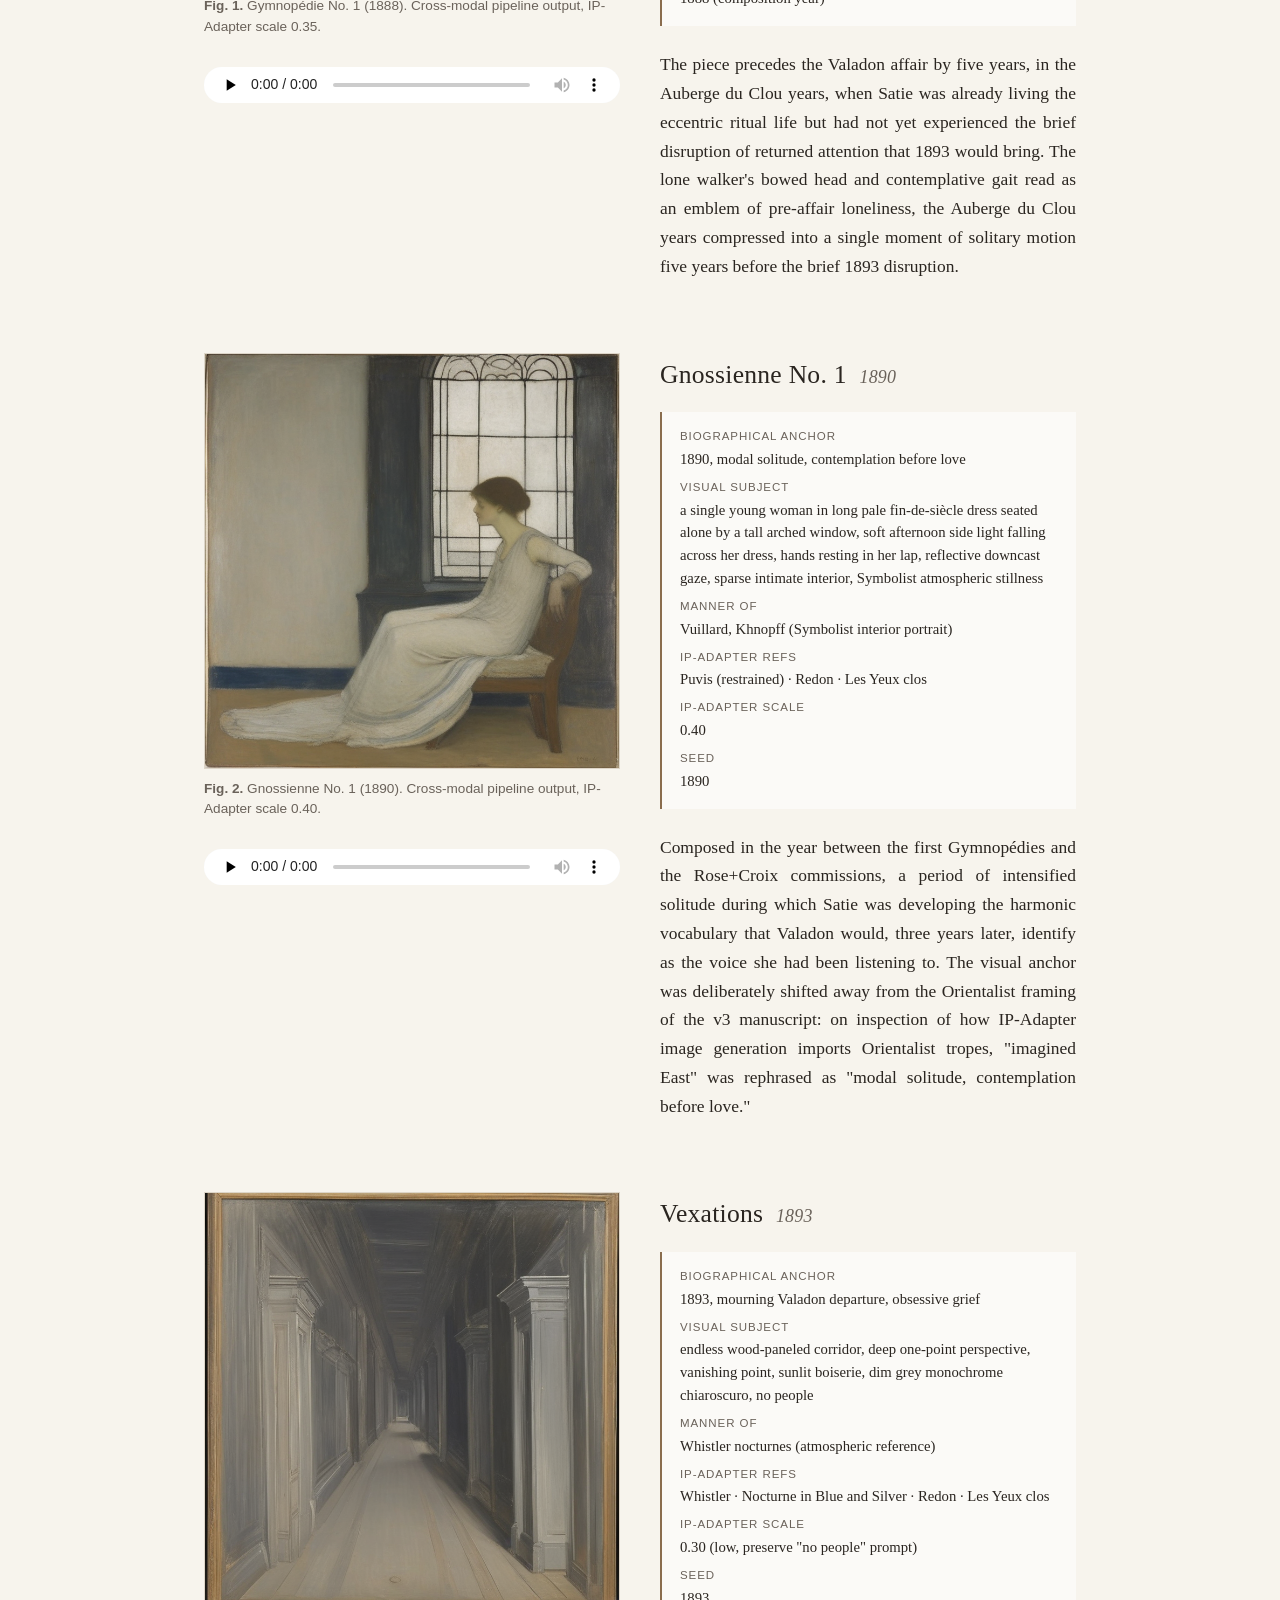
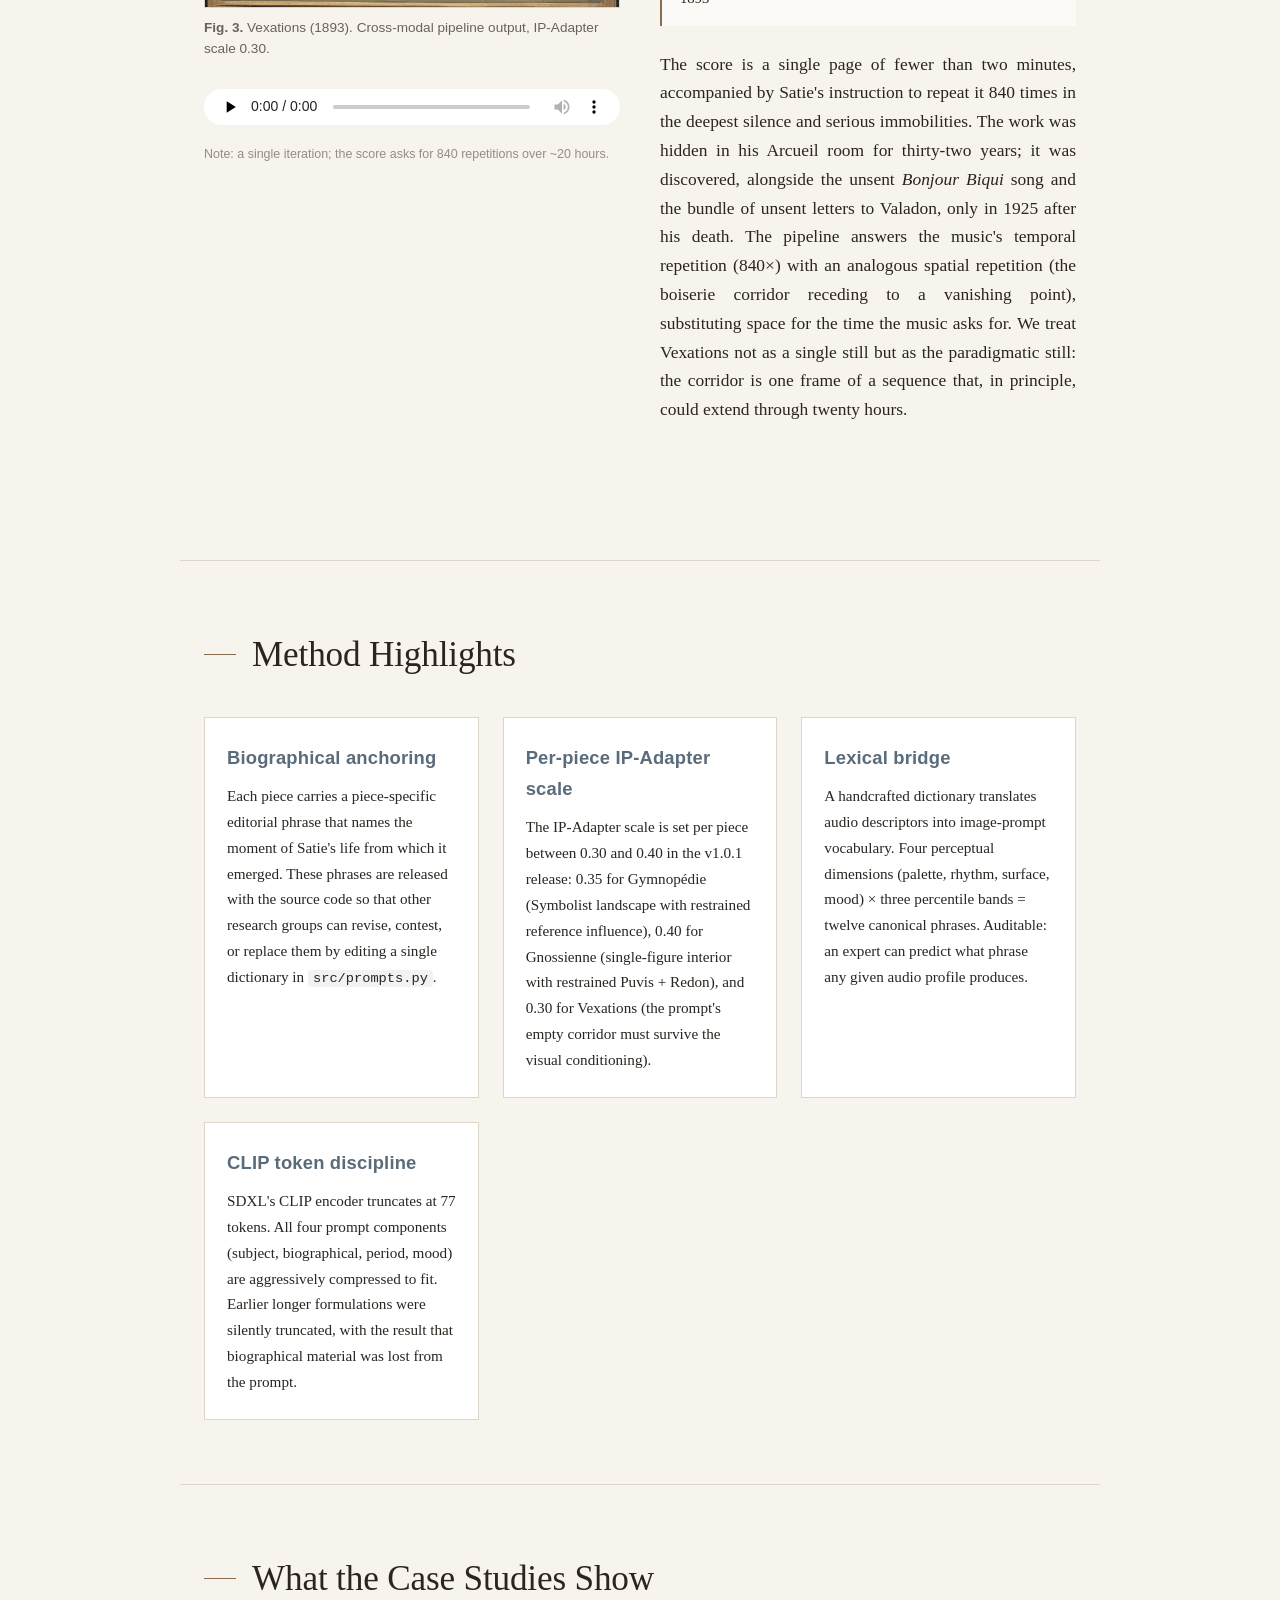
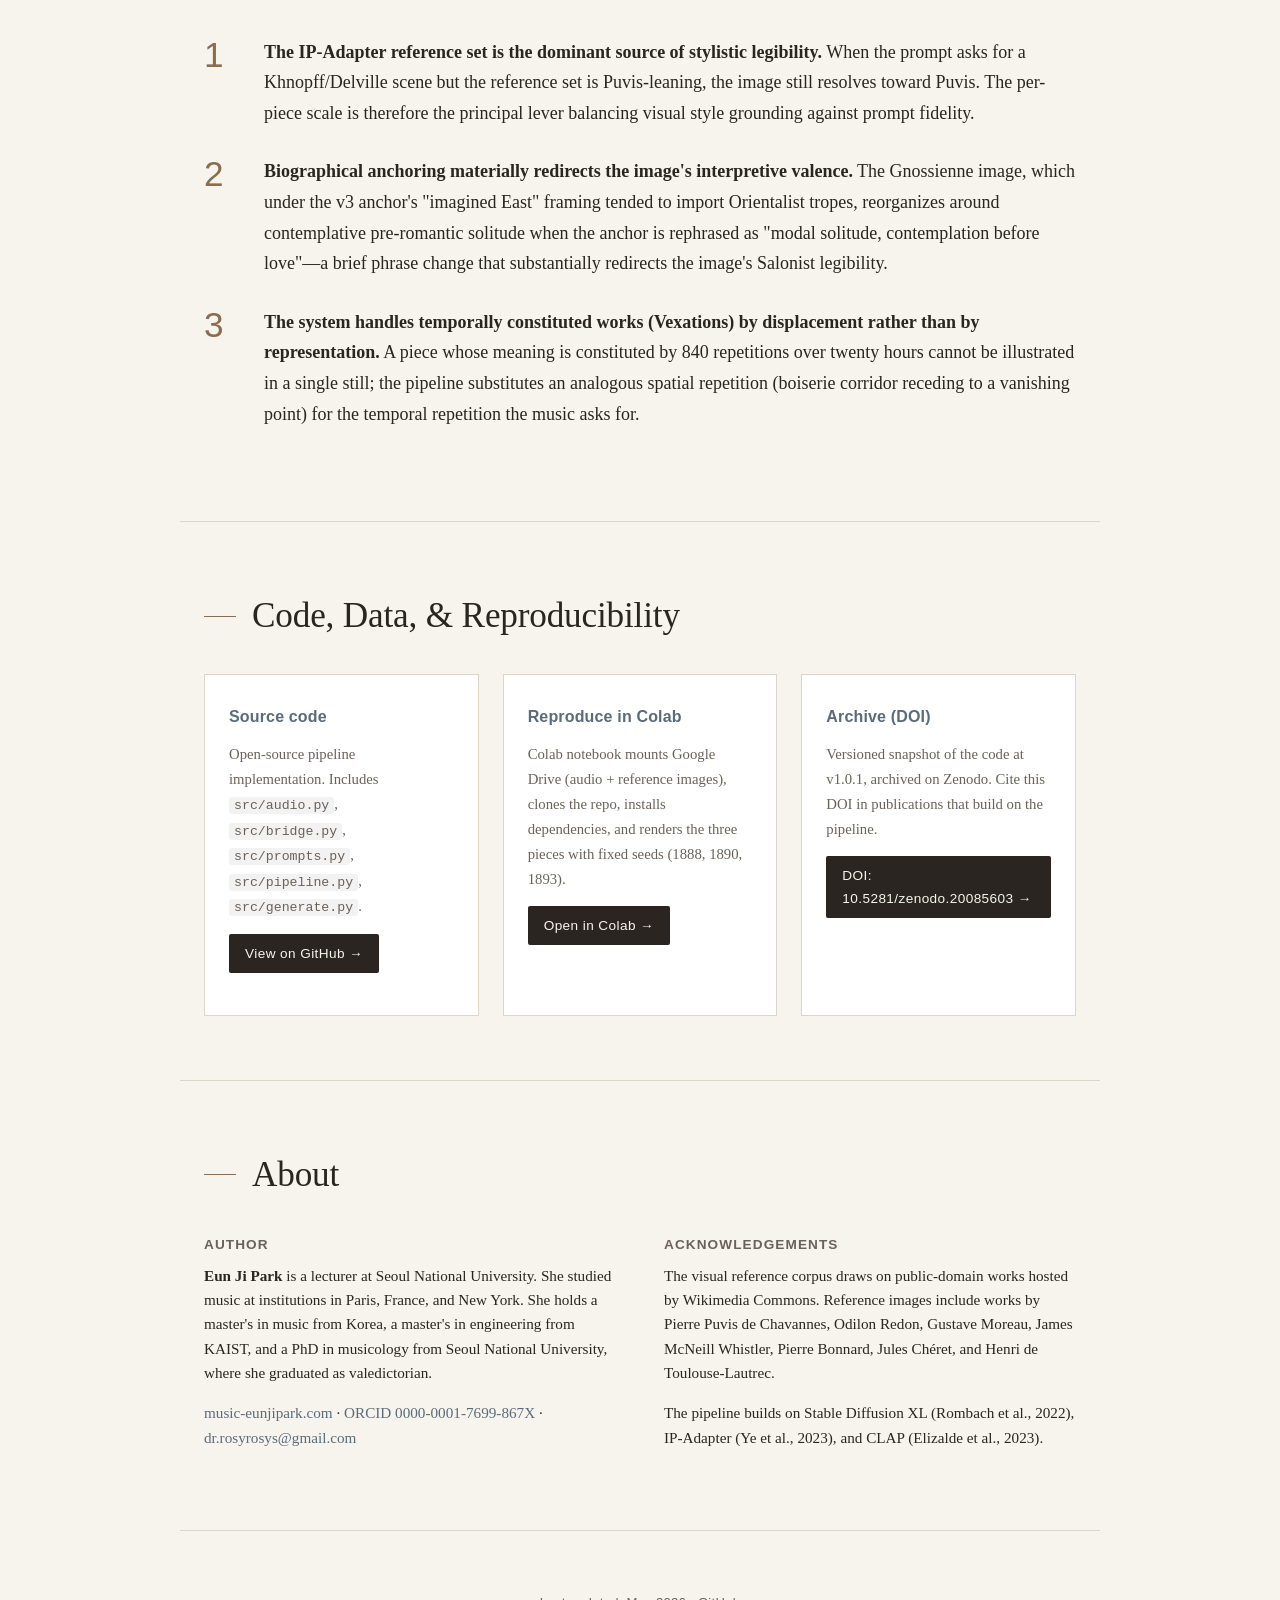
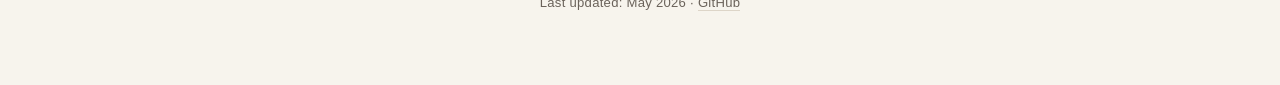
==== commit c98b19f5: "Rename paper title: Biographically Anchored AI Translations of Erik Satie's Piano Works Old: 'Sonoro" ====
--- a/site/index.html
+++ b/site/index.html
@@ -13,7 +13,7 @@
   <div class="hero-inner">
     <p class="kicker">Companion site</p>
     <h1>Sonorous Brushstrokes</h1>
-    <p class="subtitle">A Cross-Modal AI Framework for Translating Erik Satie's Fin-de-Siècle Parisian Solitude into Synesthetic Visual Art</p>
+    <p class="subtitle">Biographically Anchored AI Translations of Erik Satie's Piano Works</p>
     <p class="byline">Eun Ji Park · Seoul National University · 2026</p>
     <nav class="hero-nav">
       <a href="#abstract">Abstract</a>
